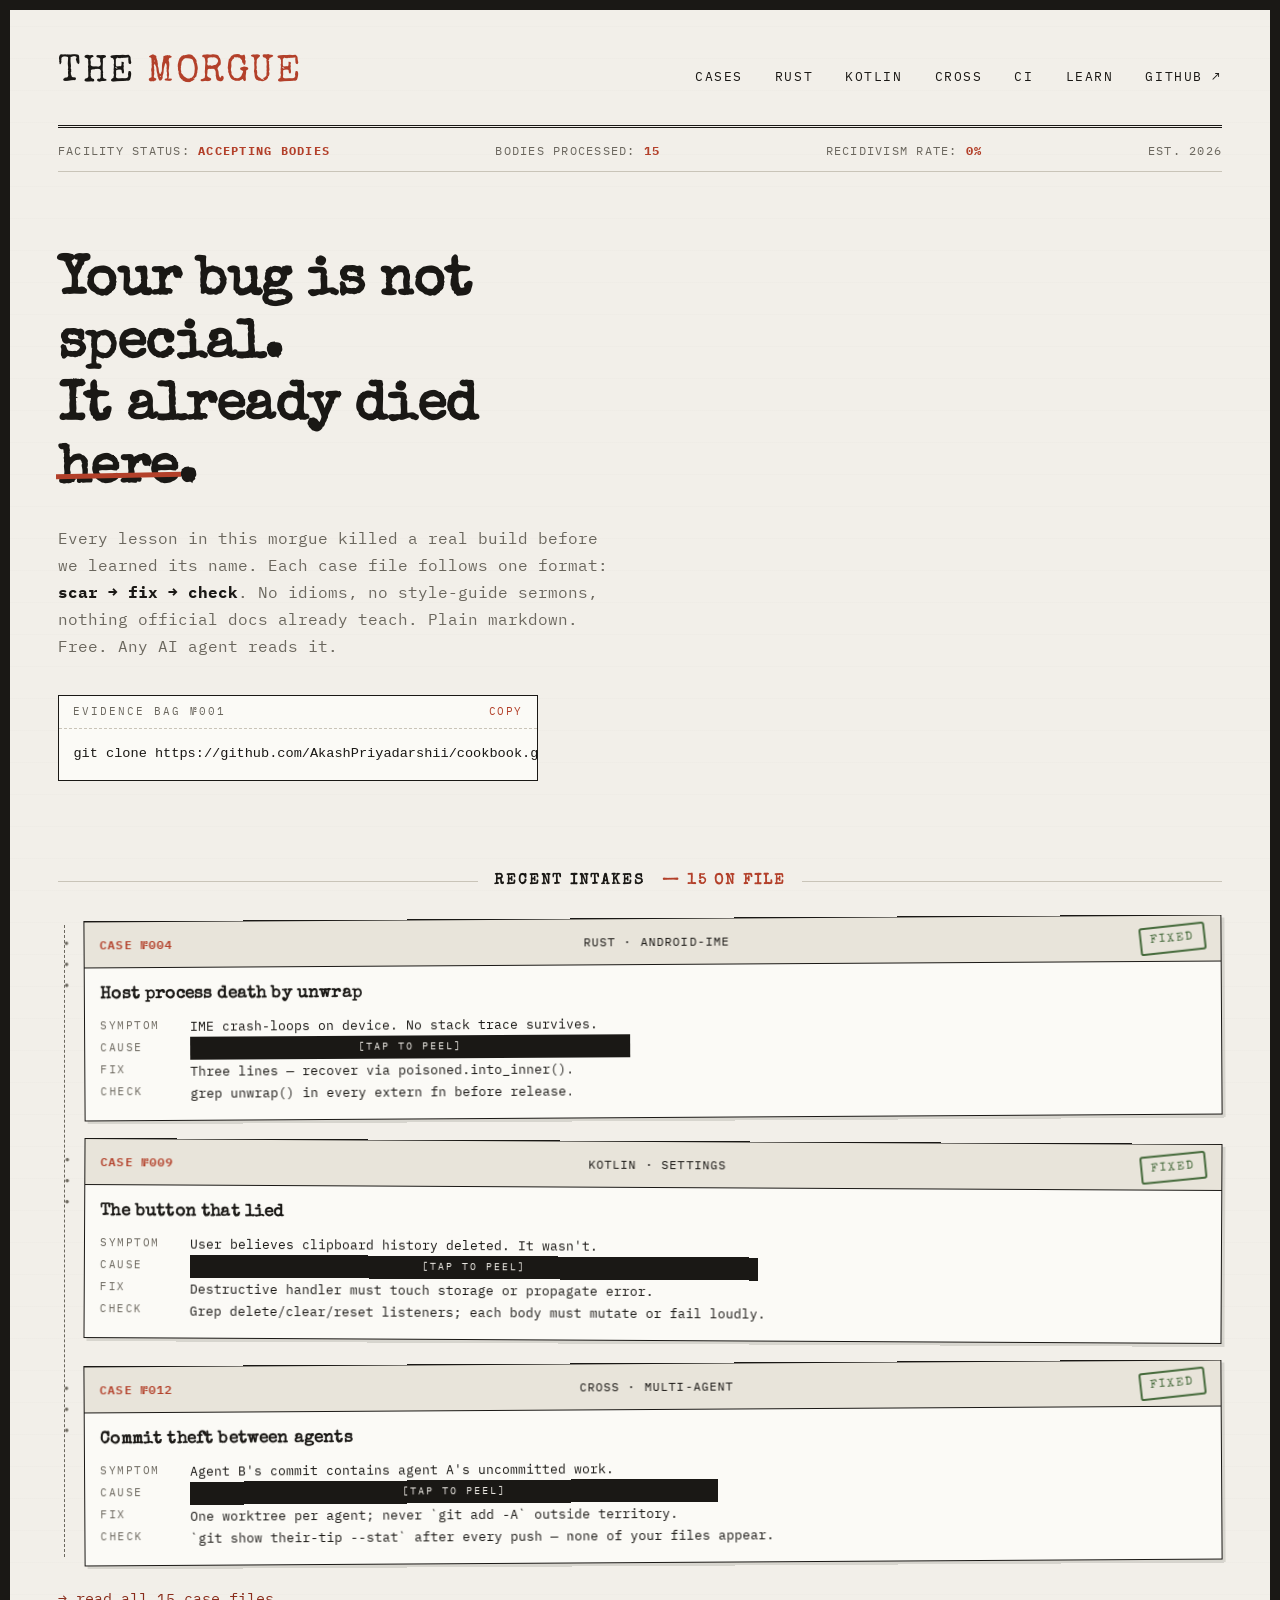
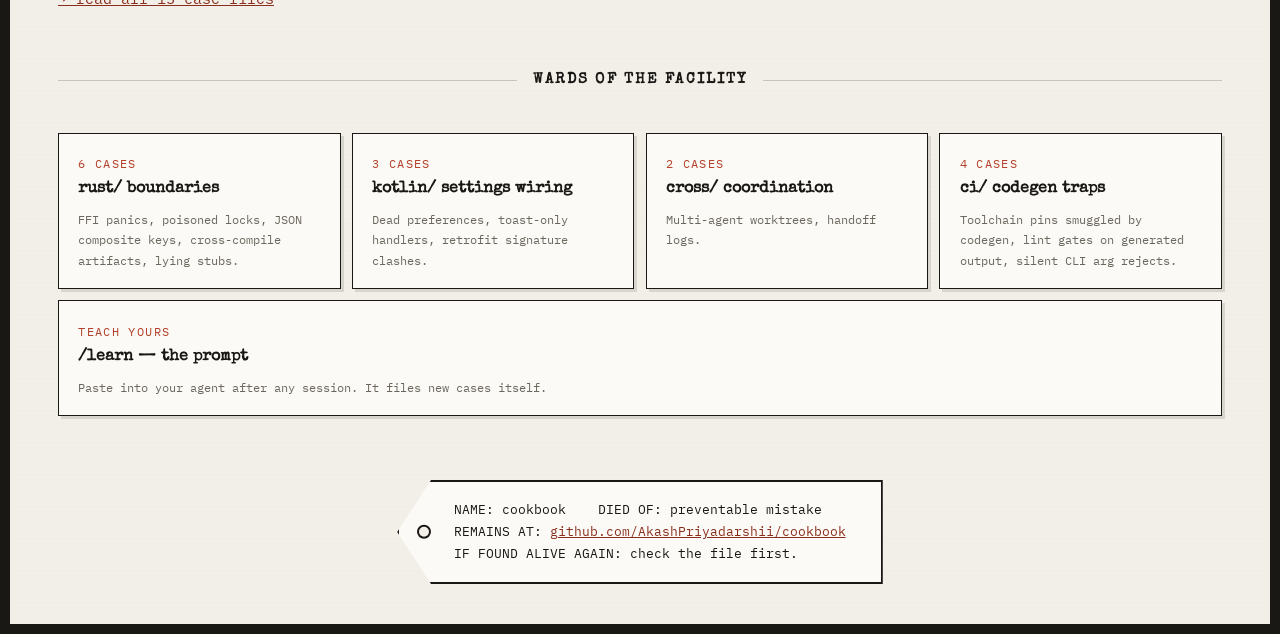
==== site/index.html @ 94a36439 "feat: the morgue — forensic case-file site for GitHub Pages (SEO meta, sitemap, Pages workflow)" ====
<!doctype html>
<html lang="en">
<head>
<meta charset="utf-8">
<meta name="viewport" content="width=device-width, initial-scale=1">
<title>cookbook — the morgue for dead bugs</title>
<meta name="description" content="Battle-tested coding lessons from real AI-agent sessions. Rust FFI/JNI crashes, Android silent-failure UI, multi-agent git, CI codegen traps. Every lesson has a scar, a fix, and a check. For Claude Code, Cursor, Copilot, any AI coding agent.">
<meta name="keywords" content="rust ffi jni panic, android settings wiring, multi-agent git, ci codegen traps, c2rust, AI agent skills, claude code skills, cursor rules, coding lessons, debugging lessons, silent failure, concurrency footguns">
<link rel="canonical" href="https://akashpriyadarshii.github.io/cookbook/">
<meta property="og:title" content="cookbook — the morgue for dead bugs">
<meta property="og:description" content="15 production scars. Each one broke something real. Scar → fix → check. Free, plain markdown, any AI agent.">
<meta property="og:type" content="website">
<meta property="og:url" content="https://akashpriyadarshii.github.io/cookbook/">
<link rel="preconnect" href="https://fonts.googleapis.com">
<link rel="preconnect" href="https://fonts.gstatic.com" crossorigin>
<link href="https://fonts.googleapis.com/css2?family=IBM+Plex+Mono:ital,wght@0,400;0,600;1,400&family=Special+Elite&display=swap" rel="stylesheet">
<link rel="stylesheet" href="style.css">
<script type="application/ld+json">
{"@context":"https://schema.org","@type":"SoftwareSourceCode","name":"cookbook","description":"Battle-tested coding lessons from real AI-agent sessions, formatted as scar→fix→check skill files for AI coding agents.","codeRepository":"https://github.com/AkashPriyadarshii/cookbook","license":"https://opensource.org/licenses/MIT","programmingLanguage":["Rust","Kotlin"],"keywords":"AI agent skills, rust FFI, JNI, android, git coordination"}
</script>
</head>
<body>

<header class="masthead">
  <div class="wordmark"><a href="index.html">the <span class="red">morgue</span></a></div>
  <nav>
    <a href="#cases">cases</a>
    <a href="rust.html">rust</a>
    <a href="kotlin.html">kotlin</a>
    <a href="cross.html">cross</a>
    <a href="ci.html">ci</a>
    <a href="learn.html">learn</a>
    <a href="https://github.com/AkashPriyadarshii/cookbook">github ↗</a>
  </nav>
</header>

<div class="ticker">
  <span>facility status: <strong>accepting bodies</strong></span>
  <span>bodies processed: <strong id="bodycount">15</strong></span>
  <span>recidivism rate: <strong>0%</strong></span>
  <span>est. 2026</span>
</div>

<main>
<section class="hero">
  <h1>Your bug is not special.<br>It already died <span class="strike">here</span>.</h1>
  <p class="lede">Every lesson in this morgue killed a real build before we
  learned its name. Each case file follows one format:
  <strong>scar → fix → check</strong>. No idioms, no style-guide sermons,
  nothing official docs already teach. Plain markdown. Free. Any AI agent reads it.</p>

  <div class="evidence">
    <header><span>evidence bag №001</span><button class="copy" data-copy="git clone https://github.com/AkashPriyadarshii/cookbook.git">copy</button></header>
    <pre>git clone https://github.com/AkashPriyadarshii/cookbook.git</pre>
  </div>
</section>

<h2 class="section-rule" id="cases">recent intakes <span class="count">— 15 on file</span></h2>

<div class="feed">

<article class="case">
  <header><span class="no">CASE №004</span><span>rust · android-ime</span><span class="stamp fixed">fixed</span></header>
  <h3>Host process death by unwrap</h3>
  <dl>
    <dt>Symptom</dt><dd>IME crash-loops on device. No stack trace survives.</dd>
    <dt>Cause</dt><dd><span class="redact" tabindex="0">panic="abort" + .unwrap() on poisoned lock in JNI path</span></dd>
    <dt>Fix</dt><dd>Three lines — recover via poisoned.into_inner().</dd>
    <dt>Check</dt><dd>grep unwrap() in every extern fn before release.</dd>
  </dl>
</article>

<article class="case">
  <header><span class="no">CASE №009</span><span>kotlin · settings</span><span class="stamp fixed">fixed</span></header>
  <h3>The button that lied</h3>
  <dl>
    <dt>Symptom</dt><dd>User believes clipboard history deleted. It wasn't.</dd>
    <dt>Cause</dt><dd><span class="redact" tabindex="0">click listener ends at Toast.makeText() — success toast, zero mutation</span></dd>
    <dt>Fix</dt><dd>Destructive handler must touch storage or propagate error.</dd>
    <dt>Check</dt><dd>Grep delete/clear/reset listeners; each body must mutate or fail loudly.</dd>
  </dl>
</article>

<article class="case">
  <header><span class="no">CASE №012</span><span>cross · multi-agent</span><span class="stamp fixed">fixed</span></header>
  <h3>Commit theft between agents</h3>
  <dl>
    <dt>Symptom</dt><dd>Agent B's commit contains agent A's uncommitted work.</dd>
    <dt>Cause</dt><dd><span class="redact" tabindex="0">git checkout in a shared dir while another agent edits mid-flight</span></dd>
    <dt>Fix</dt><dd>One worktree per agent; never `git add -A` outside territory.</dd>
    <dt>Check</dt><dd>`git show their-tip --stat` after every push — none of your files appear.</dd>
  </dl>
</article>

</div>

<p style="margin-top:1.5rem"><a href="rust.html" style="color:var(--blood-deep)">→ read all 15 case files</a></p>

<h2 class="section-rule">wards of the facility</h2>
<div class="topics">
  <a class="topic-card" href="rust.html"><span class="n">6 cases</span><h3>rust/ boundaries</h3><p>FFI panics, poisoned locks, JSON composite keys, cross-compile artifacts, lying stubs.</p></a>
  <a class="topic-card" href="kotlin.html"><span class="n">3 cases</span><h3>kotlin/ settings wiring</h3><p>Dead preferences, toast-only handlers, retrofit signature clashes.</p></a>
  <a class="topic-card" href="cross.html"><span class="n">2 cases</span><h3>cross/ coordination</h3><p>Multi-agent worktrees, handoff logs.</p></a>
  <a class="topic-card" href="ci.html"><span class="n">4 cases</span><h3>ci/ codegen traps</h3><p>Toolchain pins smuggled by codegen, lint gates on generated output, silent CLI arg rejects.</p></a>
  <a class="topic-card" href="learn.html"><span class="n">teach yours</span><h3>/learn — the prompt</h3><p>Paste into your agent after any session. It files new cases itself.</p></a>
</div>

</main>

<footer class="toetag">
  <div class="tag">
    NAME: cookbook &nbsp;&nbsp; DIED OF: preventable mistake<br>
    REMAINS AT: <a href="https://github.com/AkashPriyadarshii/cookbook">github.com/AkashPriyadarshii/cookbook</a><br>
    IF FOUND ALIVE AGAIN: check the file first.
  </div>
</footer>

<script>
document.querySelectorAll('.copy').forEach(function(b){
  b.addEventListener('click',function(){
    var t=b.getAttribute('data-copy');
    (navigator.clipboard?navigator.clipboard.writeText(t):Promise.reject()).then(
      function(){b.textContent='copied';setTimeout(function(){b.textContent='copy';},1500);});
  });
});
document.querySelectorAll('.redact').forEach(function(r){
  r.addEventListener('click',function(){r.classList.toggle('open');});
});
</script>
</body>
</html>
---- site/style.css ----
/* THE MORGUE — cookbook.dev design system
   Paper forensic-file aesthetic. Light canvas in a dark-mode world. */

:root {
  --paper: #f2efe9;
  --paper-dark: #e8e4da;
  --ink: #1a1815;
  --ink-faint: #6b675e;
  --blood: #b3402a;
  --blood-deep: #8a2d1c;
  --stamp-green: #3d6b35;
  --frame: #1a1815;
  --hairline: #c9c4b8;
}

* { margin: 0; padding: 0; box-sizing: border-box; }

html { scroll-behavior: smooth; }

body {
  background: var(--paper);
  background-image: repeating-linear-gradient(
    0deg, transparent, transparent 31px, rgba(26,24,21,0.025) 32px);
  color: var(--ink);
  font-family: "IBM Plex Mono", "Courier New", monospace;
  font-size: 15px;
  line-height: 1.65;
  border: 10px solid var(--frame);
  min-height: 100vh;
  padding: 0 clamp(1rem, 4vw, 3rem);
}

/* ---------- masthead ---------- */
.masthead {
  display: flex;
  justify-content: space-between;
  align-items: baseline;
  flex-wrap: wrap;
  gap: .5rem;
  padding: 2rem 0 1.25rem;
  border-bottom: 3px double var(--ink);
}
.wordmark {
  font-family: "Special Elite", "Courier New", monospace;
  font-size: clamp(1.6rem, 4vw, 2.4rem);
  letter-spacing: .04em;
  text-transform: uppercase;
}
.wordmark a { color: var(--ink); text-decoration: none; }
.wordmark .red { color: var(--blood); }
nav { font-size: .82rem; text-transform: uppercase; letter-spacing: .12em; }
nav a {
  color: var(--ink); text-decoration: none;
  margin-left: 1.4rem; border-bottom: 1px solid transparent;
}
nav a:hover { border-bottom-color: var(--blood); color: var(--blood-deep); }

/* ---------- ticker ---------- */
.ticker {
  display: flex; justify-content: space-between; flex-wrap: wrap; gap: .75rem 2rem;
  padding: .7rem 0;
  border-bottom: 1px solid var(--hairline);
  font-size: .78rem; text-transform: uppercase; letter-spacing: .1em;
  color: var(--ink-faint);
}
.ticker strong { color: var(--blood); }

/* ---------- hero ---------- */
.hero { padding: clamp(2.5rem, 7vw, 5rem) 0 2rem; max-width: 62ch; }
.hero h1 {
  font-family: "Special Elite", "Courier New", monospace;
  font-size: clamp(1.9rem, 5.5vw, 3.4rem);
  line-height: 1.15; letter-spacing: -.01em;
}
.hero h1 .strike {
  position: relative; white-space: nowrap;
}
.hero h1 .strike::after {
  content: ""; position: absolute; left: -2%; right: -2%; top: 54%;
  height: .09em; background: var(--blood); transform: rotate(-1.2deg);
}
.hero p.lede { margin-top: 1.4rem; font-size: 1.02rem; color: var(--ink-faint); max-width: 56ch; }
.hero p.lede strong { color: var(--ink); }

/* evidence-bag install block */
.evidence {
  margin: 2.2rem 0 0;
  border: 1px solid var(--ink);
  background: #fbfaf6;
  max-width: 480px;
}
.evidence header {
  font-size: .68rem; letter-spacing: .18em; text-transform: uppercase;
  padding: .45rem .9rem; border-bottom: 1px dashed var(--hairline);
  color: var(--ink-faint); display:flex; justify-content:space-between;
}
.evidence pre {
  padding: .9rem; overflow-x: auto; font-size: .85rem; white-space: pre;
}
.evidence .copy {
  cursor: pointer; user-select: none; border: none; background: none;
  font: inherit; font-size:.68rem; letter-spacing:.14em; text-transform:uppercase;
  color: var(--blood);
}
.evidence .copy:hover { text-decoration: underline; }

/* ---------- section rules ---------- */
.section-rule {
  display:flex; align-items:center; gap:1rem;
  margin: 3.5rem 0 1.5rem;
  font-family:"Special Elite",monospace; text-transform:uppercase;
  letter-spacing:.14em; font-size: .95rem;
}
.section-rule::before, .section-rule::after {
  content:""; flex:1; height:1px; background:var(--hairline);
}
.section-rule .count { color: var(--blood); }

/* ---------- scar feed (Verge-style rail) ---------- */
.feed { position: relative; padding-left: 1.6rem; }
.feed::before {
  content:""; position:absolute; left:.35rem; top:.4rem; bottom:.4rem;
  border-left: 1px dashed var(--ink-faint);
}
.case {
  position: relative;
  margin-bottom: 1.4rem;
  border: 1px solid var(--ink);
  background: #fbfaf6;
  box-shadow: 3px 3px 0 rgba(26,24,21,.12);
}
.case:nth-child(odd)  { transform: rotate(-.35deg); }
.case:nth-child(even) { transform: rotate(.3deg); }
.case:hover { transform: rotate(0deg); box-shadow: 4px 4px 0 rgba(179,64,42,.25); }
.case::before { /* punch holes */
  content:"● ● ●"; position:absolute; left:-1.55rem; top:1rem;
  font-size:.5rem; letter-spacing:.45em; color:var(--ink-faint);
  writing-mode: vertical-rl;
}
.case header {
  display:flex; justify-content:space-between; align-items:center; gap:.8rem;
  padding: .55rem .95rem; border-bottom: 1px solid var(--ink);
  background: var(--paper-dark);
  font-size: .72rem; text-transform: uppercase; letter-spacing: .1em;
}
.case header .no { color: var(--blood); font-weight:600;}
.case h3 {
  font-family:"Special Elite",monospace; font-size:1.05rem;
  padding: .8rem .95rem 0; letter-spacing:.01em;
}
.case dl { padding: .4rem .95rem 1rem; font-size:.84rem; }
.case dt {
  float:left; width:5.2rem; clear:left; padding-top:.15em;
  color: var(--ink-faint); text-transform:uppercase; font-size:.68rem;
  letter-spacing:.14em;
}
.case dd { margin-left: 5.6rem; }
/* redaction */
.redact {
  position:relative; display:inline-block; cursor:pointer; color:transparent;
  background: var(--ink); padding: 0 .3em; user-select:none;
  transition: none;
}
.redact.open, .redact:active {
  background: transparent; color: var(--blood-deep);
}
.redact::after {
  content:"[tap to peel]"; position:absolute; inset:0;
  display:flex; align-items:center; justify-content:center;
  color:var(--paper); font-size:.62rem; letter-spacing:.2em; text-transform:uppercase;
}
.redact.open::after, .redact:active::after { content:none; }

/* stamps */
.stamp {
  display:inline-block; padding:.15rem .55rem;
  border: 2.5px solid currentColor; border-radius:3px;
  font-family:"Special Elite",monospace; text-transform:uppercase;
  letter-spacing:.16em; font-size:.72rem; transform:rotate(-6deg);
  mix-blend-mode:multiply; opacity:.92;
}
.stamp.dead  { color: var(--blood); }
.stamp.fixed { color: var(--stamp-green); }

/* toe-tag footer */
footer.toetag {
  margin: 4rem 0 2.5rem; display:flex; justify-content:center;
}
.tag {
  position:relative; border:2px solid var(--ink); background:#fbfaf6;
  padding: 1.1rem 2.2rem 1.1rem 3.4rem; text-align:left;
  clip-path: polygon(0 50%, 7% 0, 100% 0, 100% 100%, 7% 100%);
  font-size:.8rem; line-height:1.7;
}
.tag::before {
  content:""; position:absolute; left:1.1rem; top:50%;
  width:.65rem;height:.65rem;border:2px solid var(--ink);border-radius:50%;
  transform:translateY(-50%); background:var(--paper);
}
.tag a { color: var(--blood-deep); }

/* topic chips */
.topics { display:flex; flex-wrap:wrap; gap:.7rem; margin-top:2.5rem; }
.topic-card {
  flex:1 1 240px; border:1px solid var(--ink); background:#fbfaf6;
  padding:1.1rem 1.2rem; text-decoration:none; color:var(--ink);
  box-shadow:3px 3px 0 rgba(26,24,21,.12);
}
.topic-card:hover { box-shadow:4px 4px 0 rgba(179,64,42,.3); }
.topic-card h3 { font-family:"Special Elite",monospace; font-size:1rem; }
.topic-card p { font-size:.78rem; color:var(--ink-faint); margin-top:.4rem; }
.topic-card .n { color:var(--blood); font-size:.72rem; letter-spacing:.12em; text-transform:uppercase;}

@media print { .ticker, nav, .copy { display:none; } }
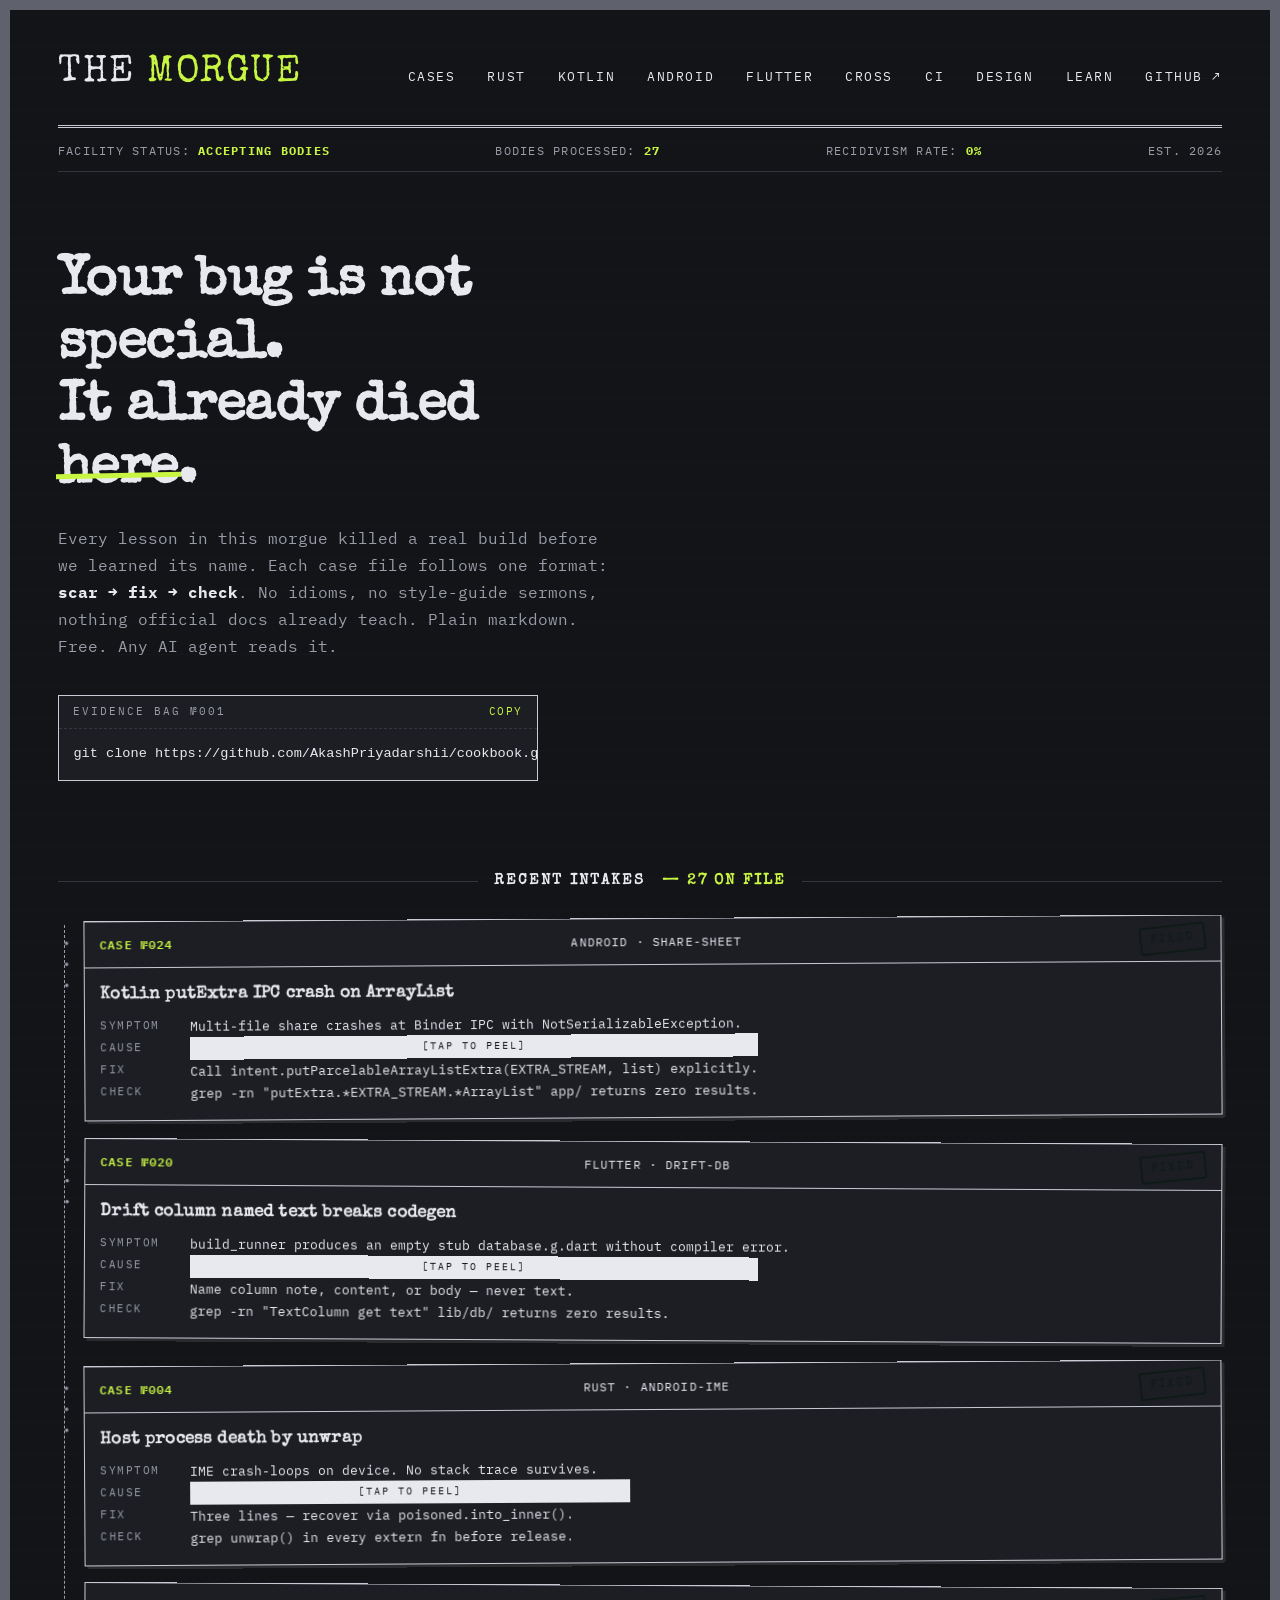
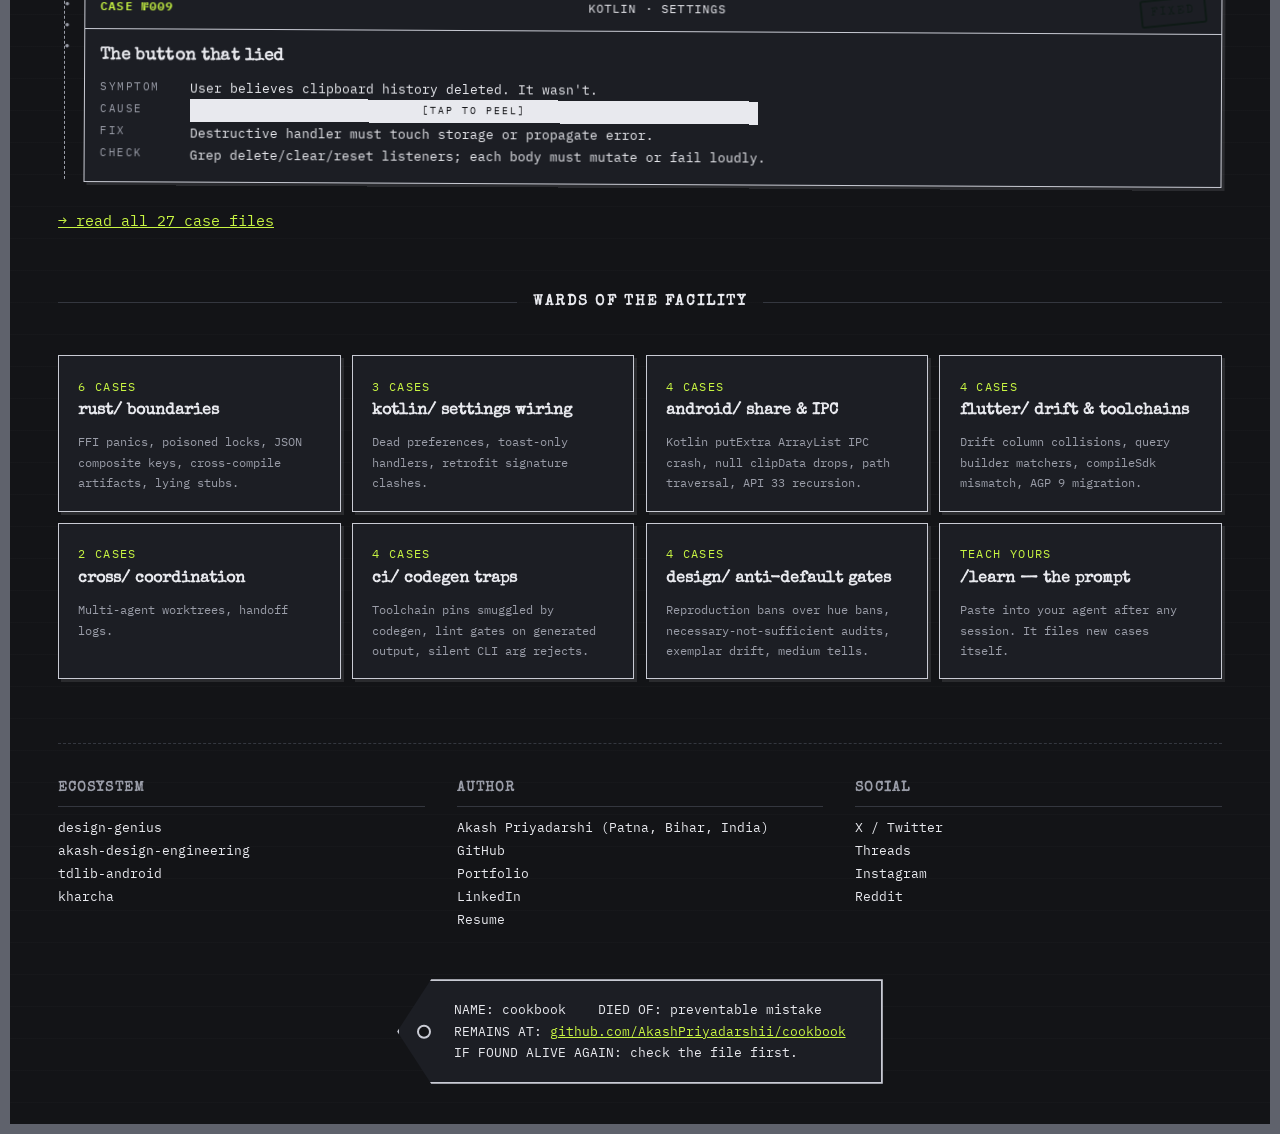
==== commit 188dd080: "feat(site): add android, flutter, design wards, update footer" ====
--- a/site/index.html
+++ b/site/index.html
@@ -27,8 +27,11 @@
     <a href="#cases">cases</a>
     <a href="rust.html">rust</a>
     <a href="kotlin.html">kotlin</a>
+    <a href="android.html">android</a>
+    <a href="flutter.html">flutter</a>
     <a href="cross.html">cross</a>
     <a href="ci.html">ci</a>
+    <a href="design.html">design</a>
     <a href="learn.html">learn</a>
     <a href="https://github.com/AkashPriyadarshii/cookbook">github ↗</a>
   </nav>
@@ -36,7 +39,7 @@
 
 <div class="ticker">
   <span>facility status: <strong>accepting bodies</strong></span>
-  <span>bodies processed: <strong id="bodycount">15</strong></span>
+  <span>bodies processed: <strong id="bodycount">27</strong></span>
   <span>recidivism rate: <strong>0%</strong></span>
   <span>est. 2026</span>
 </div>
@@ -55,9 +58,31 @@
   </div>
 </section>
 
-<h2 class="section-rule" id="cases">recent intakes <span class="count">— 15 on file</span></h2>
+<h2 class="section-rule" id="cases">recent intakes <span class="count">— 27 on file</span></h2>
 
 <div class="feed">
+
+<article class="case">
+  <header><span class="no">CASE №024</span><span>android · share-sheet</span><span class="stamp fixed">fixed</span></header>
+  <h3>Kotlin putExtra IPC crash on ArrayList</h3>
+  <dl>
+    <dt>Symptom</dt><dd>Multi-file share crashes at Binder IPC with NotSerializableException.</dd>
+    <dt>Cause</dt><dd><span class="redact" tabindex="0">intent.putExtra() resolves to Serializable overload for ArrayList&lt;Uri&gt;</span></dd>
+    <dt>Fix</dt><dd>Call intent.putParcelableArrayListExtra(EXTRA_STREAM, list) explicitly.</dd>
+    <dt>Check</dt><dd>grep -rn "putExtra.*EXTRA_STREAM.*ArrayList" app/ returns zero results.</dd>
+  </dl>
+</article>
+
+<article class="case">
+  <header><span class="no">CASE №020</span><span>flutter · drift-db</span><span class="stamp fixed">fixed</span></header>
+  <h3>Drift column named text breaks codegen</h3>
+  <dl>
+    <dt>Symptom</dt><dd>build_runner produces an empty stub database.g.dart without compiler error.</dd>
+    <dt>Cause</dt><dd><span class="redact" tabindex="0">TextColumn get text =&gt; text()() collides with Table.text() DSL builder</span></dd>
+    <dt>Fix</dt><dd>Name column note, content, or body — never text.</dd>
+    <dt>Check</dt><dd>grep -rn "TextColumn get text" lib/db/ returns zero results.</dd>
+  </dl>
+</article>
 
 <article class="case">
   <header><span class="no">CASE №004</span><span>rust · android-ime</span><span class="stamp fixed">fixed</span></header>
@@ -81,29 +106,52 @@
   </dl>
 </article>
 
-<article class="case">
-  <header><span class="no">CASE №012</span><span>cross · multi-agent</span><span class="stamp fixed">fixed</span></header>
-  <h3>Commit theft between agents</h3>
-  <dl>
-    <dt>Symptom</dt><dd>Agent B's commit contains agent A's uncommitted work.</dd>
-    <dt>Cause</dt><dd><span class="redact" tabindex="0">git checkout in a shared dir while another agent edits mid-flight</span></dd>
-    <dt>Fix</dt><dd>One worktree per agent; never `git add -A` outside territory.</dd>
-    <dt>Check</dt><dd>`git show their-tip --stat` after every push — none of your files appear.</dd>
-  </dl>
-</article>
-
 </div>
 
-<p style="margin-top:1.5rem"><a href="rust.html" style="color:var(--blood-deep)">→ read all 15 case files</a></p>
+<p style="margin-top:1.5rem"><a href="rust.html" style="color:var(--blood)">→ read all 27 case files</a></p>
 
 <h2 class="section-rule">wards of the facility</h2>
 <div class="topics">
   <a class="topic-card" href="rust.html"><span class="n">6 cases</span><h3>rust/ boundaries</h3><p>FFI panics, poisoned locks, JSON composite keys, cross-compile artifacts, lying stubs.</p></a>
   <a class="topic-card" href="kotlin.html"><span class="n">3 cases</span><h3>kotlin/ settings wiring</h3><p>Dead preferences, toast-only handlers, retrofit signature clashes.</p></a>
+  <a class="topic-card" href="android.html"><span class="n">4 cases</span><h3>android/ share &amp; IPC</h3><p>Kotlin putExtra ArrayList IPC crash, null clipData drops, path traversal, API 33 recursion.</p></a>
+  <a class="topic-card" href="flutter.html"><span class="n">4 cases</span><h3>flutter/ drift &amp; toolchains</h3><p>Drift column collisions, query builder matchers, compileSdk mismatch, AGP 9 migration.</p></a>
   <a class="topic-card" href="cross.html"><span class="n">2 cases</span><h3>cross/ coordination</h3><p>Multi-agent worktrees, handoff logs.</p></a>
   <a class="topic-card" href="ci.html"><span class="n">4 cases</span><h3>ci/ codegen traps</h3><p>Toolchain pins smuggled by codegen, lint gates on generated output, silent CLI arg rejects.</p></a>
+  <a class="topic-card" href="design.html"><span class="n">4 cases</span><h3>design/ anti-default gates</h3><p>Reproduction bans over hue bans, necessary-not-sufficient audits, exemplar drift, medium tells.</p></a>
   <a class="topic-card" href="learn.html"><span class="n">teach yours</span><h3>/learn — the prompt</h3><p>Paste into your agent after any session. It files new cases itself.</p></a>
 </div>
+
+<section class="forensic-footer">
+  <div>
+    <h4>Ecosystem</h4>
+    <ul>
+      <li><a href="https://github.com/AkashPriyadarshii/design-genius">design-genius</a></li>
+      <li><a href="https://github.com/AkashPriyadarshii/akash-design-engineering">akash-design-engineering</a></li>
+      <li><a href="https://github.com/AkashPriyadarshii/tdlib-android">tdlib-android</a></li>
+      <li><a href="https://github.com/AkashPriyadarshii/kharcha">kharcha</a></li>
+    </ul>
+  </div>
+  <div>
+    <h4>Author</h4>
+    <ul>
+      <li>Akash Priyadarshi (Patna, Bihar, India)</li>
+      <li><a href="https://github.com/AkashPriyadarshii">GitHub</a></li>
+      <li><a href="https://akashpriyadarshi.vercel.app">Portfolio</a></li>
+      <li><a href="https://linkedin.com/in/akash-priyadarshi-1aa51b37a">LinkedIn</a></li>
+      <li><a href="https://akashpriyadarshii.github.io/Resume/">Resume</a></li>
+    </ul>
+  </div>
+  <div>
+    <h4>Social</h4>
+    <ul>
+      <li><a href="https://x.com/Akash__ydv001">X / Twitter</a></li>
+      <li><a href="https://www.threads.com/@free_dev2026">Threads</a></li>
+      <li><a href="https://www.instagram.com/akash.priyadarshii/">Instagram</a></li>
+      <li><a href="https://reddit.com/user/DragonfruitWeak2801">Reddit</a></li>
+    </ul>
+  </div>
+</section>
 
 </main>
 
--- a/site/style.css
+++ b/site/style.css
@@ -1,16 +1,28 @@
-/* THE MORGUE — cookbook.dev design system
-   Paper forensic-file aesthetic. Light canvas in a dark-mode world. */
+/* THE MORGUE — cold evidence-lab redesign
+   Fused: Sentinel incident command (Sentry) + Carbon case-file (IBM).
+   Luminol accent = the forensic lot that reveals dead bugs under UV.
+   Keeps the typewriter (Special Elite) — the forensic soul. */
 
 :root {
-  --paper: #f2efe9;
-  --paper-dark: #e8e4da;
-  --ink: #1a1815;
-  --ink-faint: #6b675e;
-  --blood: #b3402a;
-  --blood-deep: #8a2d1c;
-  --stamp-green: #3d6b35;
-  --frame: #1a1815;
-  --hairline: #c9c4b8;
+  /* Backgrounds — cold night vault, not warm cream */
+  --paper: #131417;        /* vault wall   (was warm-cream #f2efe9) */
+  --paper-dark: #1c1e24;   /* case file    (was #e8e4da) */
+  --ink: #e8e9ee;          /* cold paper-white (was espresso #1a1815) */
+  --ink-faint: #9a9da8;    /* secondary    (was #6b675e) */
+  --ink-dim: #5f626c;      /* tertiary label */
+  /* Luminol accent — reuses the old --blood NAME so all pages keep working,
+     but now points at the forensic reagent, not blood:
+     sido canonical accent, one chromatic moment. */
+  --blood: #c8f542;        /* LUMINOL lime  oklch(0.86 0.22 116) */
+  --blood-deep: #9fc927;   /* hover/pressed */
+  --stamp-green: #6cd18b;  /* case closed (was warm green) */
+  --error: #ff5c5c;        /* the revealed stain — red reserved for .redact only */
+  --frame: #c9cbd4;        /* strong rule (was ink) */
+  --hairline: #34373f;     /* default hairline (was warm #c9c4b8) */
+  --surface: #1c1e24;
+  --surface-hover: #272a33;
+  --substrate-rule: repeating-linear-gradient(
+    0deg, transparent, transparent 31px, rgba(201,203,212,0.04) 32px);
 }
 
 * { margin: 0; padding: 0; box-sizing: border-box; }
@@ -19,13 +31,12 @@
 
 body {
   background: var(--paper);
-  background-image: repeating-linear-gradient(
-    0deg, transparent, transparent 31px, rgba(26,24,21,0.025) 32px);
+  background-image: var(--substrate-rule); /* ruled evidence paper, not flat */
   color: var(--ink);
   font-family: "IBM Plex Mono", "Courier New", monospace;
   font-size: 15px;
   line-height: 1.65;
-  border: 10px solid var(--frame);
+  border: 10px solid var(--ink-dim);
   min-height: 100vh;
   padding: 0 clamp(1rem, 4vw, 3rem);
 }
@@ -38,7 +49,7 @@
   flex-wrap: wrap;
   gap: .5rem;
   padding: 2rem 0 1.25rem;
-  border-bottom: 3px double var(--ink);
+  border-bottom: 3px double var(--frame);
 }
 .wordmark {
   font-family: "Special Elite", "Courier New", monospace;
@@ -53,7 +64,7 @@
   color: var(--ink); text-decoration: none;
   margin-left: 1.4rem; border-bottom: 1px solid transparent;
 }
-nav a:hover { border-bottom-color: var(--blood); color: var(--blood-deep); }
+nav a:hover { border-bottom-color: var(--blood); color: var(--blood); }
 
 /* ---------- ticker ---------- */
 .ticker {
@@ -72,9 +83,7 @@
   font-size: clamp(1.9rem, 5.5vw, 3.4rem);
   line-height: 1.15; letter-spacing: -.01em;
 }
-.hero h1 .strike {
-  position: relative; white-space: nowrap;
-}
+.hero h1 .strike { position: relative; white-space: nowrap; }
 .hero h1 .strike::after {
   content: ""; position: absolute; left: -2%; right: -2%; top: 54%;
   height: .09em; background: var(--blood); transform: rotate(-1.2deg);
@@ -85,8 +94,8 @@
 /* evidence-bag install block */
 .evidence {
   margin: 2.2rem 0 0;
-  border: 1px solid var(--ink);
-  background: #fbfaf6;
+  border: 1px solid var(--frame);
+  background: var(--surface);
   max-width: 480px;
 }
 .evidence header {
@@ -125,13 +134,13 @@
 .case {
   position: relative;
   margin-bottom: 1.4rem;
-  border: 1px solid var(--ink);
-  background: #fbfaf6;
-  box-shadow: 3px 3px 0 rgba(26,24,21,.12);
+  border: 1px solid var(--frame);
+  background: var(--surface);
+  box-shadow: 3px 3px 0 rgba(201,203,212,.12); /* hard offset, no blur (Carbon) */
 }
 .case:nth-child(odd)  { transform: rotate(-.35deg); }
 .case:nth-child(even) { transform: rotate(.3deg); }
-.case:hover { transform: rotate(0deg); box-shadow: 4px 4px 0 rgba(179,64,42,.25); }
+.case:hover { transform: rotate(0deg); box-shadow: 3px 3px 0 var(--blood); }
 .case::before { /* punch holes */
   content:"● ● ●"; position:absolute; left:-1.55rem; top:1rem;
   font-size:.5rem; letter-spacing:.45em; color:var(--ink-faint);
@@ -139,14 +148,14 @@
 }
 .case header {
   display:flex; justify-content:space-between; align-items:center; gap:.8rem;
-  padding: .55rem .95rem; border-bottom: 1px solid var(--ink);
+  padding: .55rem .95rem; border-bottom: 1px solid var(--frame);
   background: var(--paper-dark);
   font-size: .72rem; text-transform: uppercase; letter-spacing: .1em;
 }
 .case header .no { color: var(--blood); font-weight:600;}
 .case h3 {
   font-family:"Special Elite",monospace; font-size:1.05rem;
-  padding: .8rem .95rem 0; letter-spacing:.01em;
+  padding: .8rem .95rem 0; letter-spacing:.01em; color: var(--ink);
 }
 .case dl { padding: .4rem .95rem 1rem; font-size:.84rem; }
 .case dt {
@@ -155,14 +164,14 @@
   letter-spacing:.14em;
 }
 .case dd { margin-left: 5.6rem; }
-/* redaction */
+/* redaction — the Luminol reveal */
 .redact {
   position:relative; display:inline-block; cursor:pointer; color:transparent;
   background: var(--ink); padding: 0 .3em; user-select:none;
   transition: none;
 }
 .redact.open, .redact:active {
-  background: transparent; color: var(--blood-deep);
+  background: transparent; color: var(--error);
 }
 .redact::after {
   content:"[tap to peel]"; position:absolute; inset:0;
@@ -179,36 +188,70 @@
   letter-spacing:.16em; font-size:.72rem; transform:rotate(-6deg);
   mix-blend-mode:multiply; opacity:.92;
 }
-.stamp.dead  { color: var(--blood); }
+.stamp.dead  { color: var(--error); }
 .stamp.fixed { color: var(--stamp-green); }
+
+/* forensic metadata footer */
+.forensic-footer {
+  margin-top: 4rem;
+  padding-top: 2rem;
+  border-top: 1px dashed var(--hairline);
+  display: grid;
+  grid-template-columns: repeat(auto-fit, minmax(200px, 1fr));
+  gap: 2rem;
+  font-size: 0.8rem;
+  line-height: 1.8;
+}
+.forensic-footer h4 {
+  font-family: "Special Elite", monospace;
+  font-size: 0.85rem;
+  text-transform: uppercase;
+  letter-spacing: 0.08em;
+  color: var(--ink-faint);
+  margin-bottom: 0.6rem;
+  border-bottom: 1px solid var(--hairline);
+  padding-bottom: 0.3rem;
+}
+.forensic-footer ul { list-style: none; padding: 0; margin: 0; }
+.forensic-footer a { color: var(--ink); text-decoration: none; }
+.forensic-footer a:hover { color: var(--blood); text-decoration: underline; }
 
 /* toe-tag footer */
 footer.toetag {
-  margin: 4rem 0 2.5rem; display:flex; justify-content:center;
+  margin: 3rem 0 2.5rem; display:flex; justify-content:center;
 }
 .tag {
-  position:relative; border:2px solid var(--ink); background:#fbfaf6;
+  position:relative; border:2px solid var(--frame); background:var(--surface);
   padding: 1.1rem 2.2rem 1.1rem 3.4rem; text-align:left;
   clip-path: polygon(0 50%, 7% 0, 100% 0, 100% 100%, 7% 100%);
   font-size:.8rem; line-height:1.7;
 }
 .tag::before {
   content:""; position:absolute; left:1.1rem; top:50%;
-  width:.65rem;height:.65rem;border:2px solid var(--ink);border-radius:50%;
+  width:.65rem;height:.65rem;border:2px solid var(--frame);border-radius:50%;
   transform:translateY(-50%); background:var(--paper);
 }
-.tag a { color: var(--blood-deep); }
+.tag a { color: var(--blood); }
 
 /* topic chips */
 .topics { display:flex; flex-wrap:wrap; gap:.7rem; margin-top:2.5rem; }
 .topic-card {
-  flex:1 1 240px; border:1px solid var(--ink); background:#fbfaf6;
+  flex:1 1 240px; border:1px solid var(--frame); background:var(--surface);
   padding:1.1rem 1.2rem; text-decoration:none; color:var(--ink);
-  box-shadow:3px 3px 0 rgba(26,24,21,.12);
-}
-.topic-card:hover { box-shadow:4px 4px 0 rgba(179,64,42,.3); }
+  box-shadow:3px 3px 0 rgba(201,203,212,.12); /* flat-square Carbon tile */
+}
+.topic-card:hover { box-shadow:3px 3px 0 var(--blood); }
 .topic-card h3 { font-family:"Special Elite",monospace; font-size:1rem; }
 .topic-card p { font-size:.78rem; color:var(--ink-faint); margin-top:.4rem; }
 .topic-card .n { color:var(--blood); font-size:.72rem; letter-spacing:.12em; text-transform:uppercase;}
 
+/* focus — uniqueness never trades focus away */
+a:focus-visible, button:focus-visible, .redact:focus-visible {
+  outline: 2px solid var(--blood); outline-offset: 2px;
+}
+
+@media (prefers-reduced-motion: reduce) {
+  .case, .case:hover { transform: none; }
+}
+
 @media print { .ticker, nav, .copy { display:none; } }
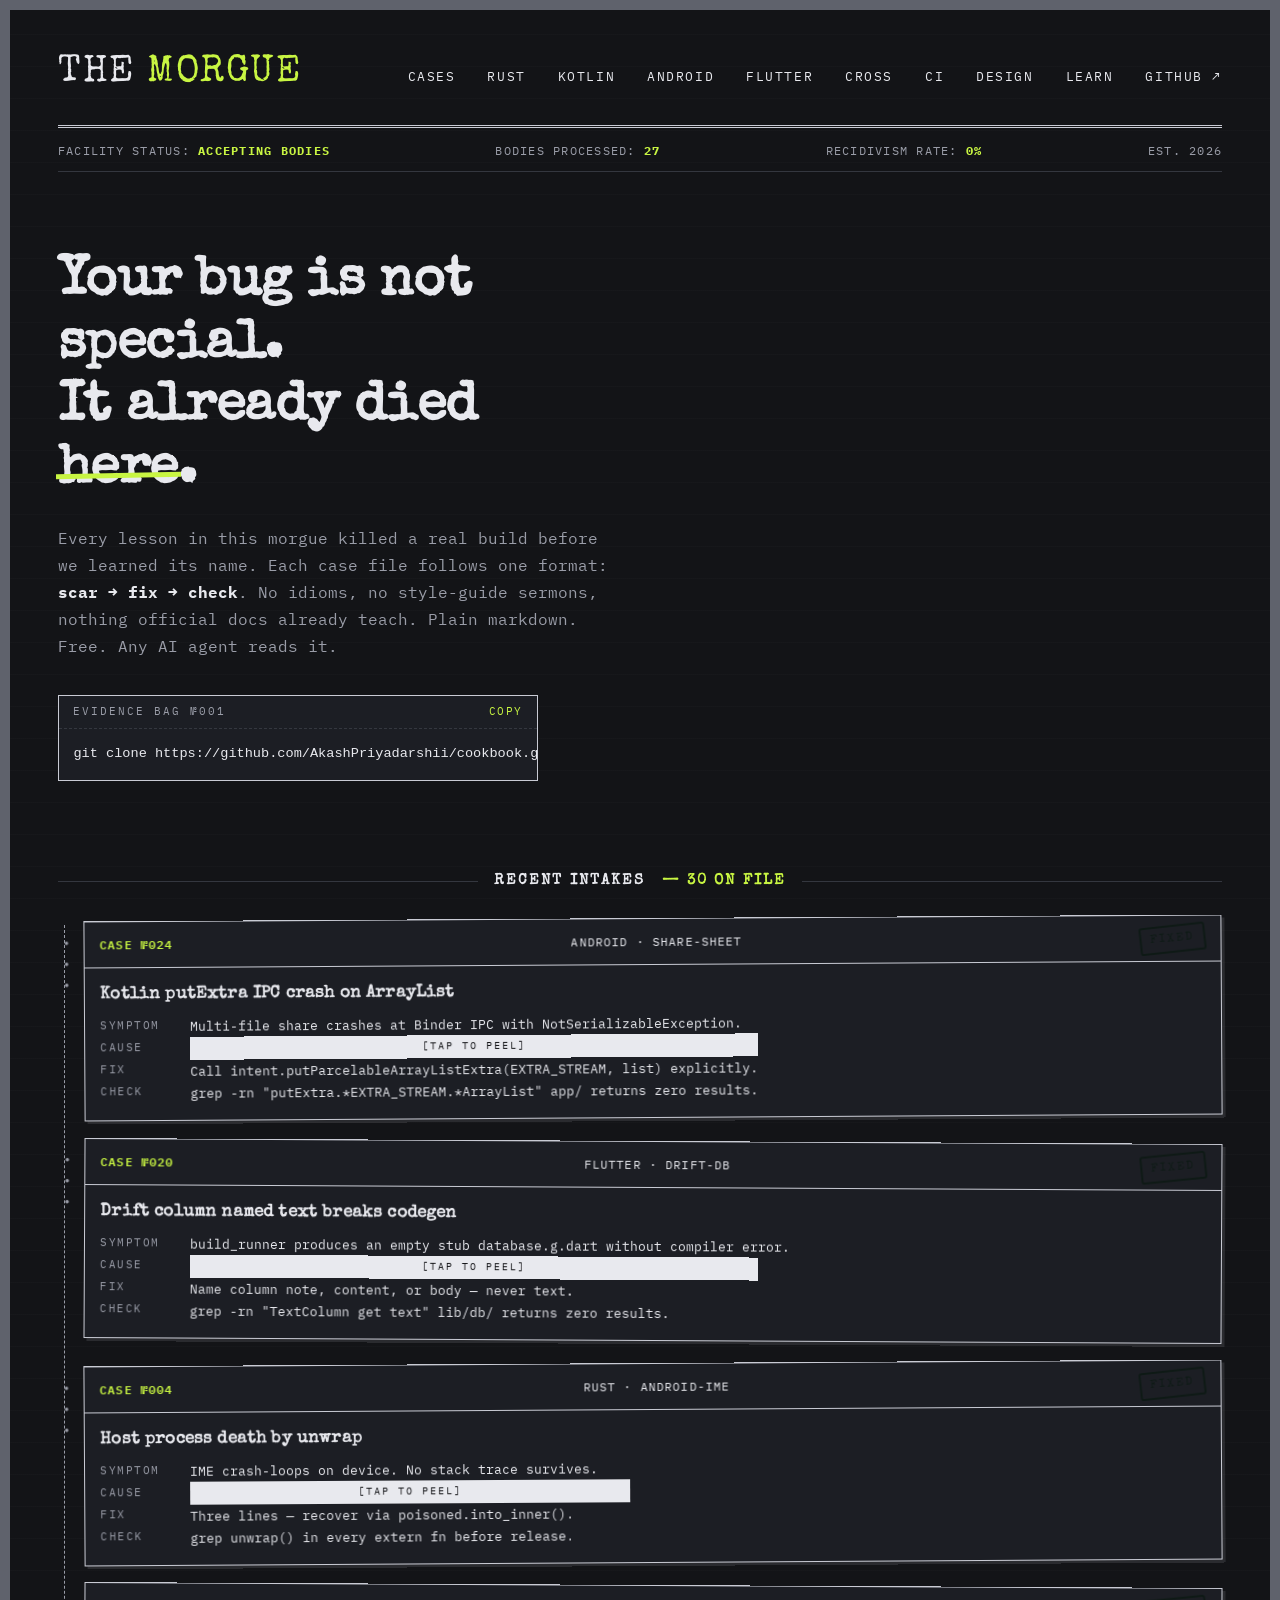
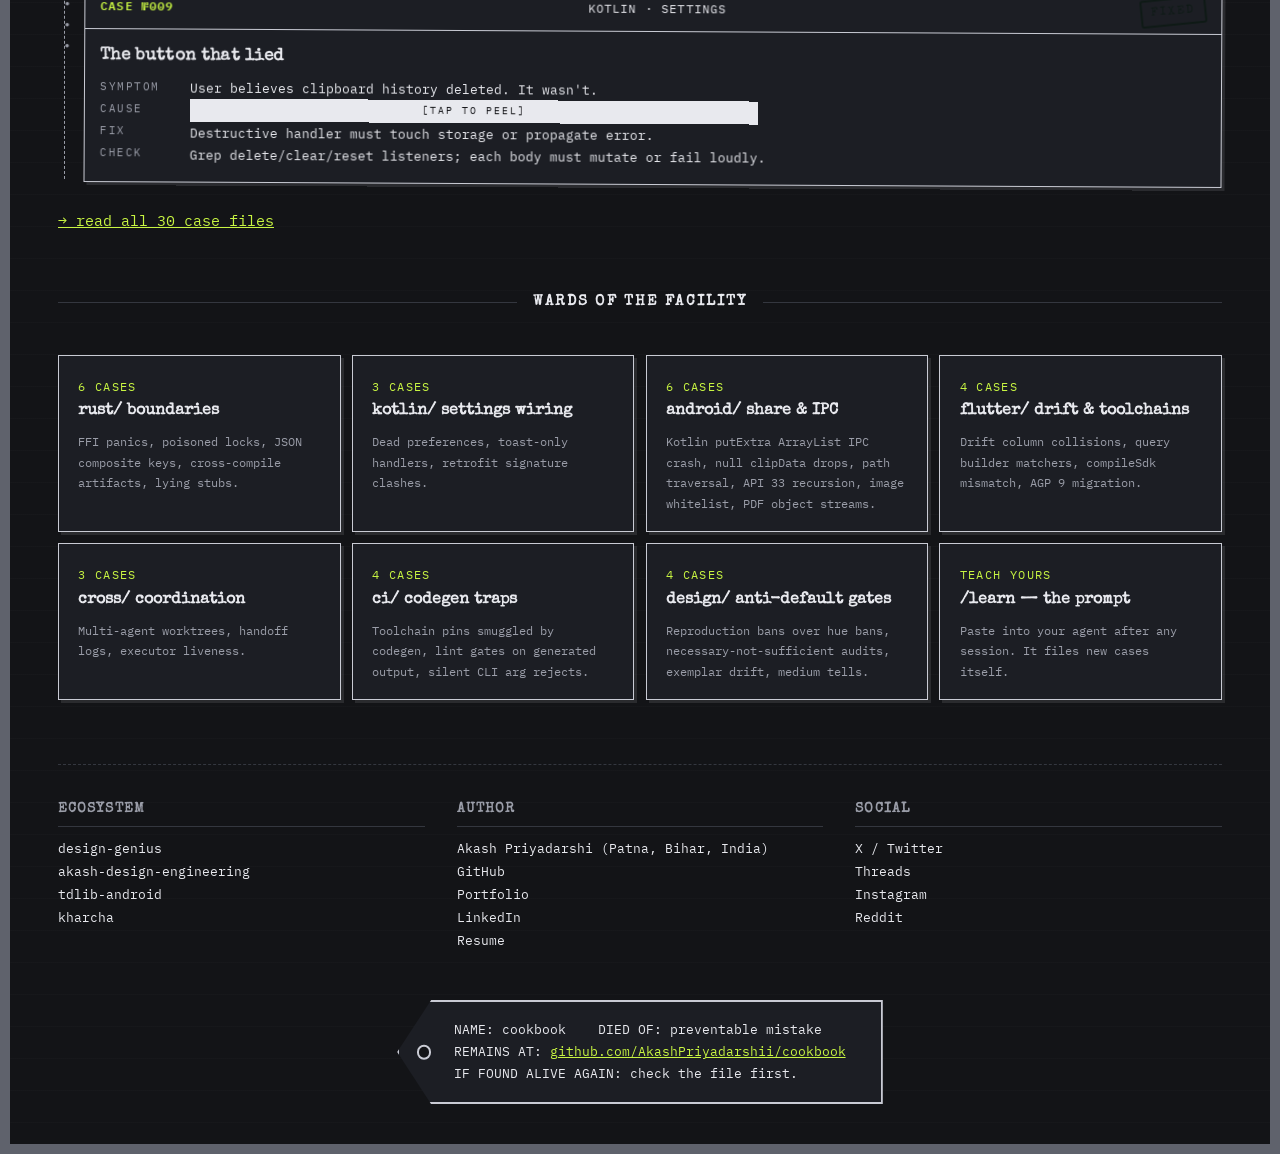
==== commit 30a28609: "learn(android,cross): image whitelist, PDF ObjStm, executor liveness — exifdrop session" ====
--- a/site/index.html
+++ b/site/index.html
@@ -58,7 +58,7 @@
   </div>
 </section>
 
-<h2 class="section-rule" id="cases">recent intakes <span class="count">— 27 on file</span></h2>
+<h2 class="section-rule" id="cases">recent intakes <span class="count">— 30 on file</span></h2>
 
 <div class="feed">
 
@@ -108,15 +108,15 @@
 
 </div>
 
-<p style="margin-top:1.5rem"><a href="rust.html" style="color:var(--blood)">→ read all 27 case files</a></p>
+<p style="margin-top:1.5rem"><a href="rust.html" style="color:var(--blood)">→ read all 30 case files</a></p>
 
 <h2 class="section-rule">wards of the facility</h2>
 <div class="topics">
   <a class="topic-card" href="rust.html"><span class="n">6 cases</span><h3>rust/ boundaries</h3><p>FFI panics, poisoned locks, JSON composite keys, cross-compile artifacts, lying stubs.</p></a>
   <a class="topic-card" href="kotlin.html"><span class="n">3 cases</span><h3>kotlin/ settings wiring</h3><p>Dead preferences, toast-only handlers, retrofit signature clashes.</p></a>
-  <a class="topic-card" href="android.html"><span class="n">4 cases</span><h3>android/ share &amp; IPC</h3><p>Kotlin putExtra ArrayList IPC crash, null clipData drops, path traversal, API 33 recursion.</p></a>
+  <a class="topic-card" href="android.html"><span class="n">6 cases</span><h3>android/ share &amp; IPC</h3><p>Kotlin putExtra ArrayList IPC crash, null clipData drops, path traversal, API 33 recursion, image whitelist, PDF object streams.</p></a>
   <a class="topic-card" href="flutter.html"><span class="n">4 cases</span><h3>flutter/ drift &amp; toolchains</h3><p>Drift column collisions, query builder matchers, compileSdk mismatch, AGP 9 migration.</p></a>
-  <a class="topic-card" href="cross.html"><span class="n">2 cases</span><h3>cross/ coordination</h3><p>Multi-agent worktrees, handoff logs.</p></a>
+  <a class="topic-card" href="cross.html"><span class="n">3 cases</span><h3>cross/ coordination</h3><p>Multi-agent worktrees, handoff logs, executor liveness.</p></a>
   <a class="topic-card" href="ci.html"><span class="n">4 cases</span><h3>ci/ codegen traps</h3><p>Toolchain pins smuggled by codegen, lint gates on generated output, silent CLI arg rejects.</p></a>
   <a class="topic-card" href="design.html"><span class="n">4 cases</span><h3>design/ anti-default gates</h3><p>Reproduction bans over hue bans, necessary-not-sufficient audits, exemplar drift, medium tells.</p></a>
   <a class="topic-card" href="learn.html"><span class="n">teach yours</span><h3>/learn — the prompt</h3><p>Paste into your agent after any session. It files new cases itself.</p></a>
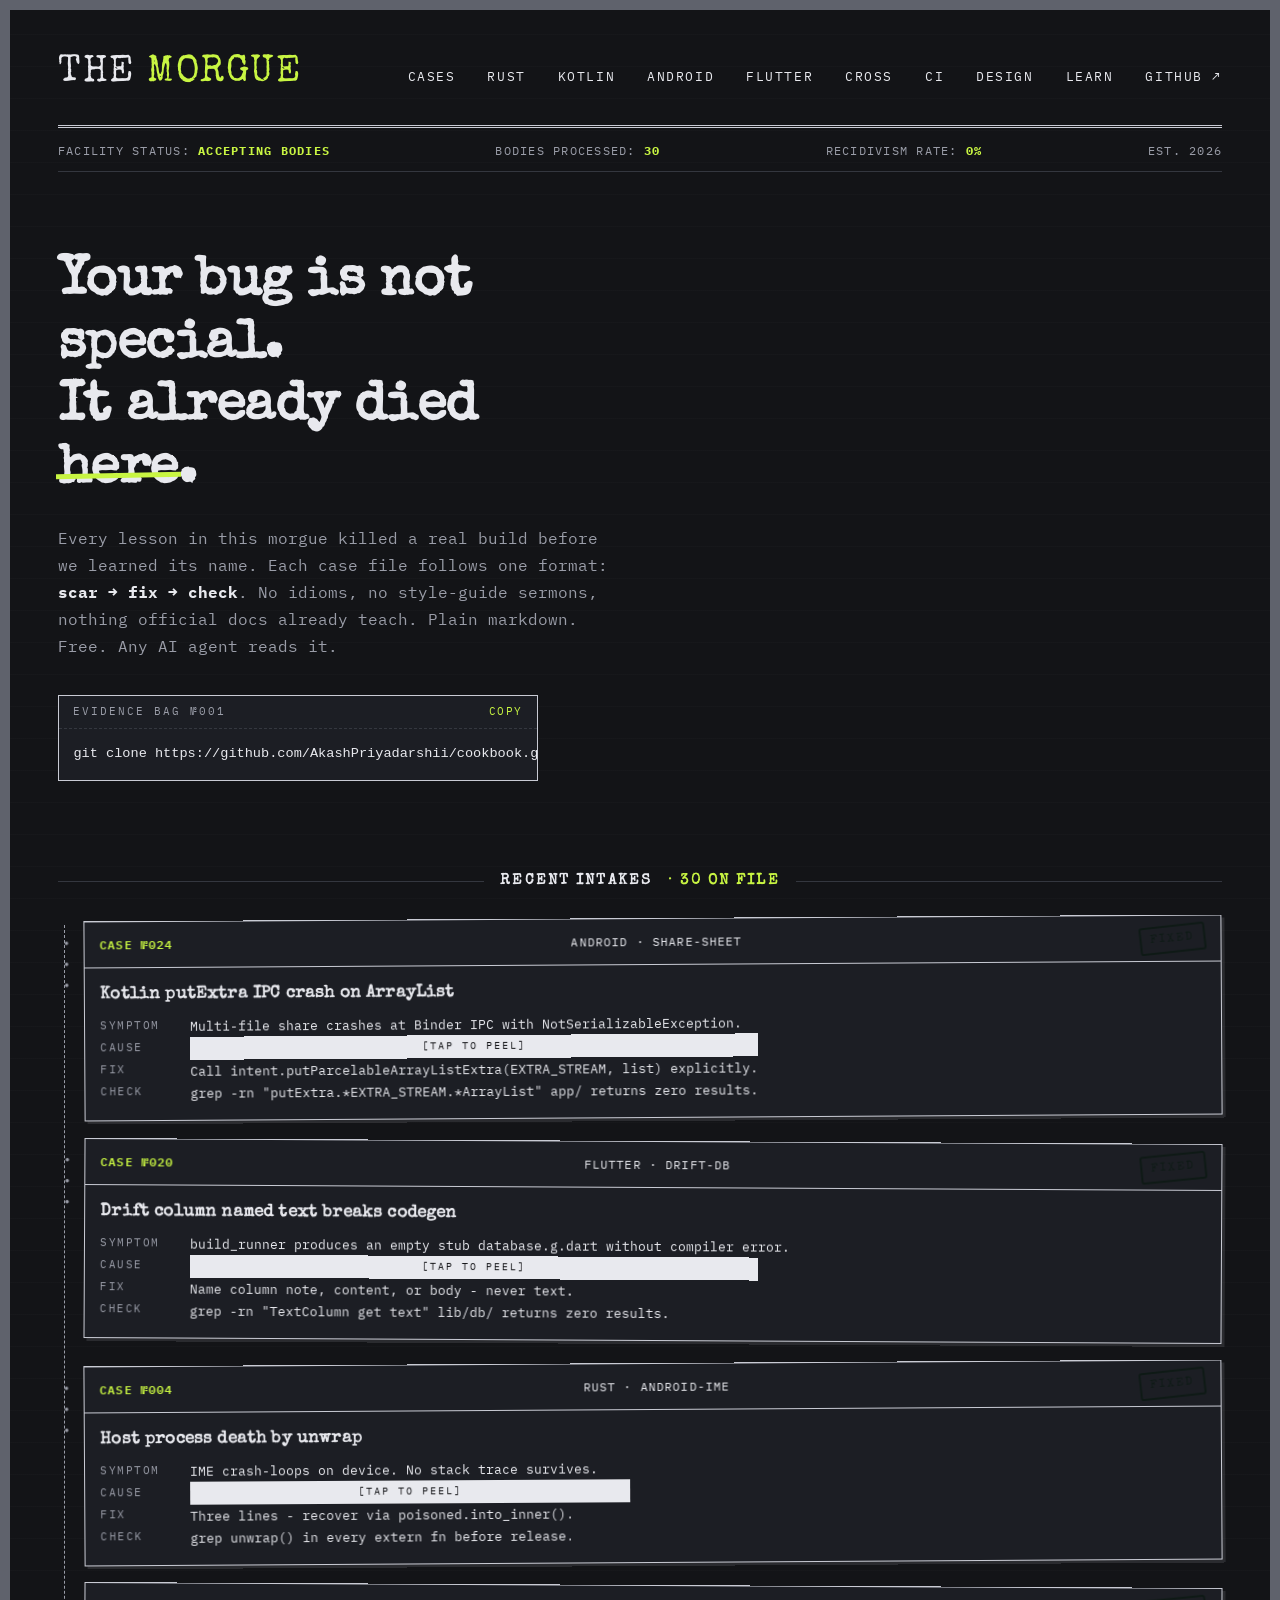
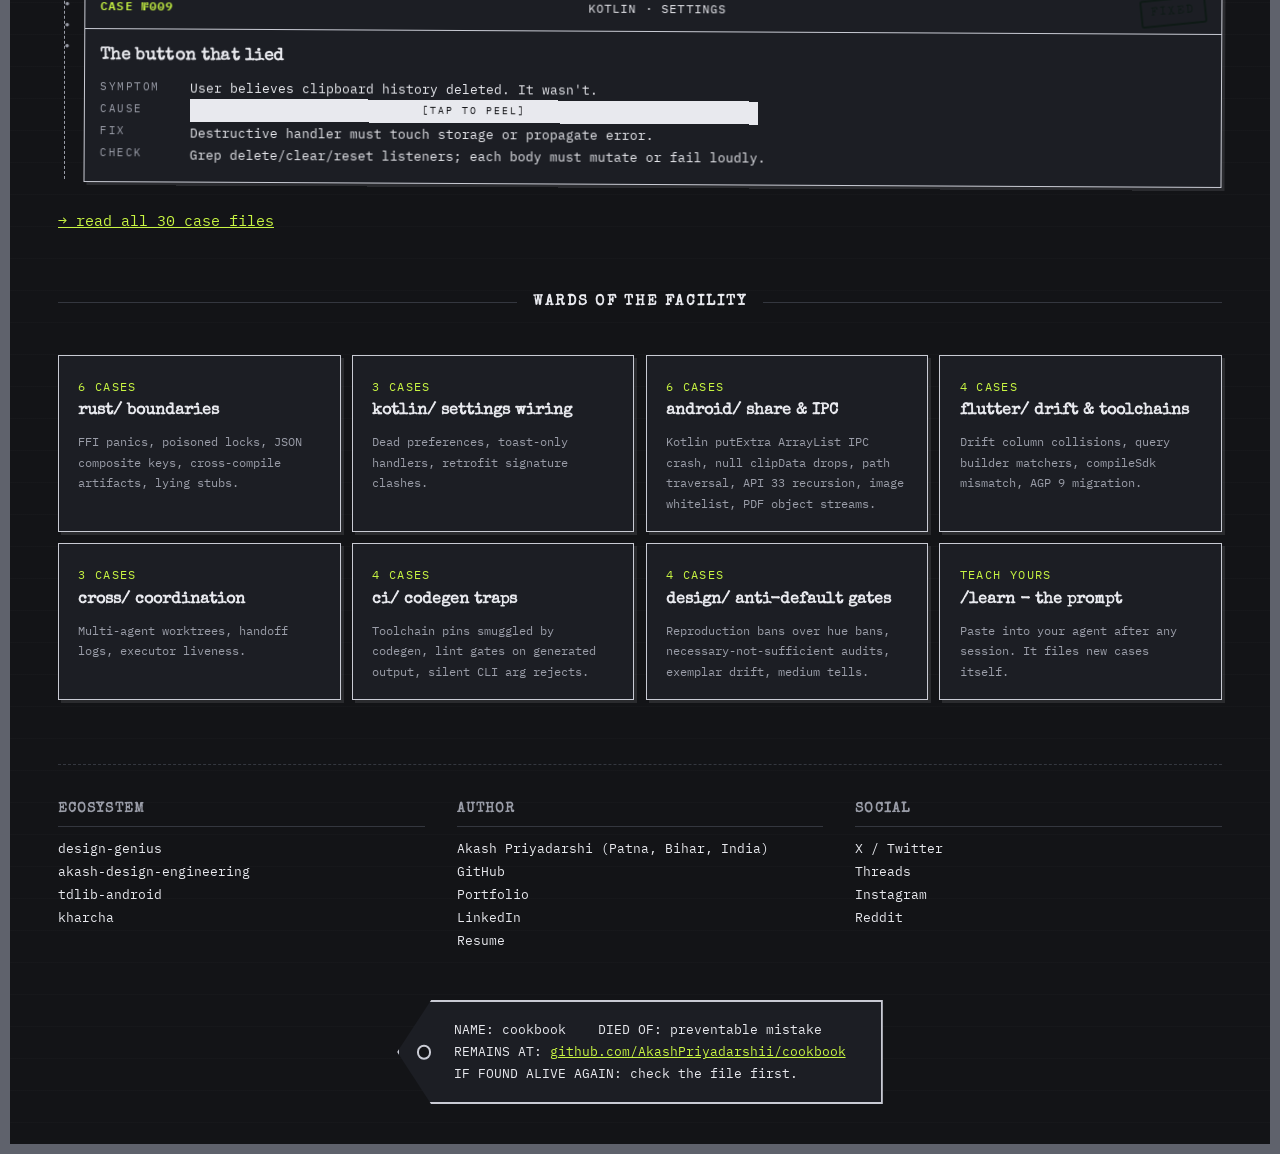
==== commit cc931c6b: "docs(site): taste pass on ward pages, dedupe titles, 30 on file" ====
--- a/site/index.html
+++ b/site/index.html
@@ -3,12 +3,12 @@
 <head>
 <meta charset="utf-8">
 <meta name="viewport" content="width=device-width, initial-scale=1">
-<title>cookbook — the morgue for dead bugs</title>
+<title>cookbook - the morgue for dead bugs</title>
 <meta name="description" content="Battle-tested coding lessons from real AI-agent sessions. Rust FFI/JNI crashes, Android silent-failure UI, multi-agent git, CI codegen traps. Every lesson has a scar, a fix, and a check. For Claude Code, Cursor, Copilot, any AI coding agent.">
 <meta name="keywords" content="rust ffi jni panic, android settings wiring, multi-agent git, ci codegen traps, c2rust, AI agent skills, claude code skills, cursor rules, coding lessons, debugging lessons, silent failure, concurrency footguns">
 <link rel="canonical" href="https://akashpriyadarshii.github.io/cookbook/">
-<meta property="og:title" content="cookbook — the morgue for dead bugs">
-<meta property="og:description" content="15 production scars. Each one broke something real. Scar → fix → check. Free, plain markdown, any AI agent.">
+<meta property="og:title" content="cookbook: the morgue for dead bugs">
+<meta property="og:description" content="30 production scars. Each one broke something real. Scar → fix → check. Free, plain markdown, any AI agent.">
 <meta property="og:type" content="website">
 <meta property="og:url" content="https://akashpriyadarshii.github.io/cookbook/">
 <link rel="preconnect" href="https://fonts.googleapis.com">
@@ -39,7 +39,7 @@
 
 <div class="ticker">
   <span>facility status: <strong>accepting bodies</strong></span>
-  <span>bodies processed: <strong id="bodycount">27</strong></span>
+  <span>bodies processed: <strong id="bodycount">30</strong></span>
   <span>recidivism rate: <strong>0%</strong></span>
   <span>est. 2026</span>
 </div>
@@ -58,7 +58,7 @@
   </div>
 </section>
 
-<h2 class="section-rule" id="cases">recent intakes <span class="count">— 30 on file</span></h2>
+<h2 class="section-rule" id="cases">recent intakes <span class="count">· 30 on file</span></h2>
 
 <div class="feed">
 
@@ -79,7 +79,7 @@
   <dl>
     <dt>Symptom</dt><dd>build_runner produces an empty stub database.g.dart without compiler error.</dd>
     <dt>Cause</dt><dd><span class="redact" tabindex="0">TextColumn get text =&gt; text()() collides with Table.text() DSL builder</span></dd>
-    <dt>Fix</dt><dd>Name column note, content, or body — never text.</dd>
+    <dt>Fix</dt><dd>Name column note, content, or body - never text.</dd>
     <dt>Check</dt><dd>grep -rn "TextColumn get text" lib/db/ returns zero results.</dd>
   </dl>
 </article>
@@ -90,7 +90,7 @@
   <dl>
     <dt>Symptom</dt><dd>IME crash-loops on device. No stack trace survives.</dd>
     <dt>Cause</dt><dd><span class="redact" tabindex="0">panic="abort" + .unwrap() on poisoned lock in JNI path</span></dd>
-    <dt>Fix</dt><dd>Three lines — recover via poisoned.into_inner().</dd>
+    <dt>Fix</dt><dd>Three lines - recover via poisoned.into_inner().</dd>
     <dt>Check</dt><dd>grep unwrap() in every extern fn before release.</dd>
   </dl>
 </article>
@@ -100,7 +100,7 @@
   <h3>The button that lied</h3>
   <dl>
     <dt>Symptom</dt><dd>User believes clipboard history deleted. It wasn't.</dd>
-    <dt>Cause</dt><dd><span class="redact" tabindex="0">click listener ends at Toast.makeText() — success toast, zero mutation</span></dd>
+    <dt>Cause</dt><dd><span class="redact" tabindex="0">click listener ends at Toast.makeText() - success toast, zero mutation</span></dd>
     <dt>Fix</dt><dd>Destructive handler must touch storage or propagate error.</dd>
     <dt>Check</dt><dd>Grep delete/clear/reset listeners; each body must mutate or fail loudly.</dd>
   </dl>
@@ -119,7 +119,7 @@
   <a class="topic-card" href="cross.html"><span class="n">3 cases</span><h3>cross/ coordination</h3><p>Multi-agent worktrees, handoff logs, executor liveness.</p></a>
   <a class="topic-card" href="ci.html"><span class="n">4 cases</span><h3>ci/ codegen traps</h3><p>Toolchain pins smuggled by codegen, lint gates on generated output, silent CLI arg rejects.</p></a>
   <a class="topic-card" href="design.html"><span class="n">4 cases</span><h3>design/ anti-default gates</h3><p>Reproduction bans over hue bans, necessary-not-sufficient audits, exemplar drift, medium tells.</p></a>
-  <a class="topic-card" href="learn.html"><span class="n">teach yours</span><h3>/learn — the prompt</h3><p>Paste into your agent after any session. It files new cases itself.</p></a>
+  <a class="topic-card" href="learn.html"><span class="n">teach yours</span><h3>/learn - the prompt</h3><p>Paste into your agent after any session. It files new cases itself.</p></a>
 </div>
 
 <section class="forensic-footer">
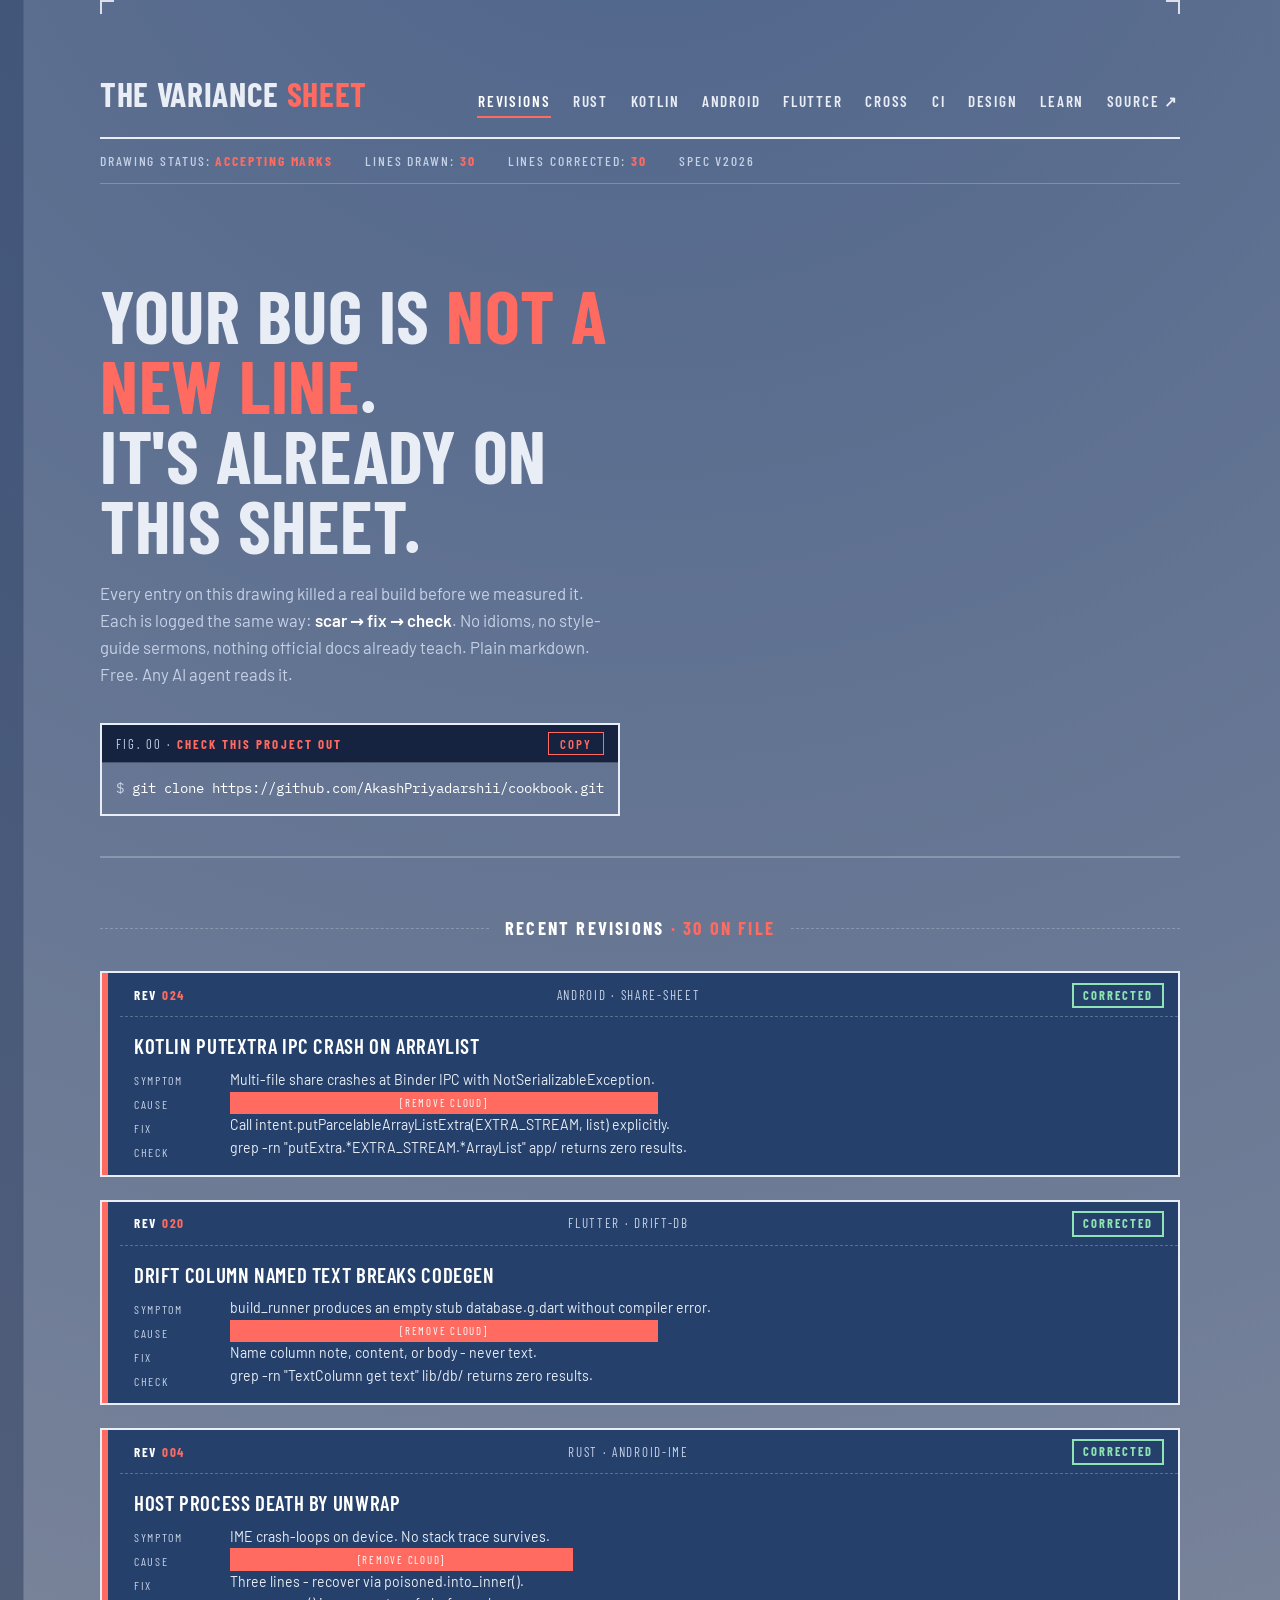
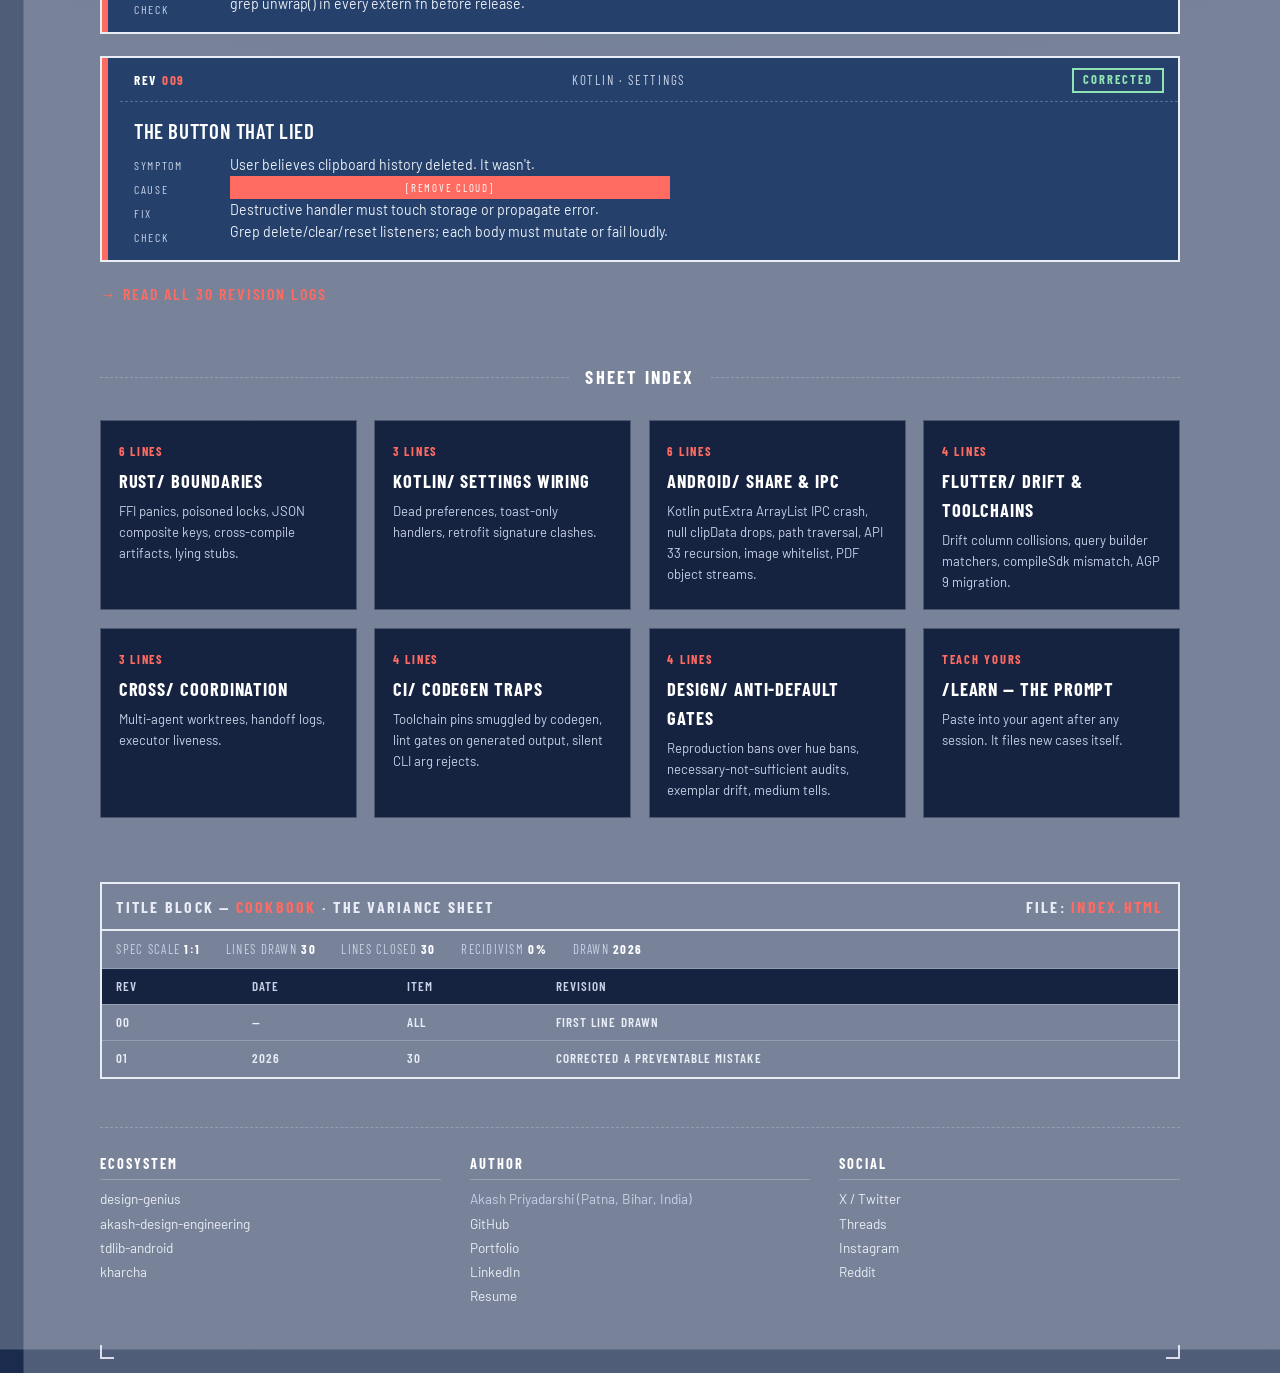
==== commit d8b909bc: "feat(site): redesign homepage as the variance sheet Replace the morgue look with a diazotype bluepri" ====
--- a/site/index.html
+++ b/site/index.html
@@ -3,28 +3,34 @@
 <head>
 <meta charset="utf-8">
 <meta name="viewport" content="width=device-width, initial-scale=1">
-<title>cookbook - the morgue for dead bugs</title>
-<meta name="description" content="Battle-tested coding lessons from real AI-agent sessions. Rust FFI/JNI crashes, Android silent-failure UI, multi-agent git, CI codegen traps. Every lesson has a scar, a fix, and a check. For Claude Code, Cursor, Copilot, any AI coding agent.">
+<title>cookbook — the variance sheet for dead builds</title>
+<meta name="description" content="Thirty production bugs, each one measured and corrected. Battle-tested coding lessons from real AI-agent sessions: Rust FFI/JNI crashes, Android silent-failure UI, multi-agent git, CI codegen traps. Every entry is scar → fix → check. Plain markdown, free, any AI coding agent.">
 <meta name="keywords" content="rust ffi jni panic, android settings wiring, multi-agent git, ci codegen traps, c2rust, AI agent skills, claude code skills, cursor rules, coding lessons, debugging lessons, silent failure, concurrency footguns">
 <link rel="canonical" href="https://akashpriyadarshii.github.io/cookbook/">
-<meta property="og:title" content="cookbook: the morgue for dead bugs">
-<meta property="og:description" content="30 production scars. Each one broke something real. Scar → fix → check. Free, plain markdown, any AI agent.">
+<meta property="og:title" content="cookbook: the variance sheet for dead builds">
+<meta property="og:description" content="30 production scars drawn, measured, corrected. scar → fix → check. Free, plain markdown, any AI agent.">
 <meta property="og:type" content="website">
 <meta property="og:url" content="https://akashpriyadarshii.github.io/cookbook/">
 <link rel="preconnect" href="https://fonts.googleapis.com">
 <link rel="preconnect" href="https://fonts.gstatic.com" crossorigin>
-<link href="https://fonts.googleapis.com/css2?family=IBM+Plex+Mono:ital,wght@0,400;0,600;1,400&family=Special+Elite&display=swap" rel="stylesheet">
-<link rel="stylesheet" href="style.css">
+<link href="https://fonts.googleapis.com/css2?family=Barlow+Condensed:wght@500;600;700&family=Barlow:wght@400;500;600&family=IBM+Plex+Mono:wght@400;600&display=swap" rel="stylesheet">
+<link rel="stylesheet" href="variance.css">
 <script type="application/ld+json">
-{"@context":"https://schema.org","@type":"SoftwareSourceCode","name":"cookbook","description":"Battle-tested coding lessons from real AI-agent sessions, formatted as scar→fix→check skill files for AI coding agents.","codeRepository":"https://github.com/AkashPriyadarshii/cookbook","license":"https://opensource.org/licenses/MIT","programmingLanguage":["Rust","Kotlin"],"keywords":"AI agent skills, rust FFI, JNI, android, git coordination"}
+{"@context":"https://schema.org","@type":"SoftwareSourceCode","name":"cookbook","description":"Battle-tested coding lessons from real AI-agent sessions, formatted as scar to fix to check skill files for AI coding agents.","codeRepository":"https://github.com/AkashPriyadarshii/cookbook","license":"https://opensource.org/licenses/MIT","programmingLanguage":["Rust","Kotlin"],"keywords":"AI agent skills, rust FFI, JNI, android, git coordination"}
 </script>
+
 </head>
 <body>
+<div class="sheet">
+  <span class="crop tl" aria-hidden="true"></span>
+  <span class="crop tr" aria-hidden="true"></span>
+  <span class="crop bl" aria-hidden="true"></span>
+  <span class="crop br" aria-hidden="true"></span>
 
 <header class="masthead">
-  <div class="wordmark"><a href="index.html">the <span class="red">morgue</span></a></div>
-  <nav>
-    <a href="#cases">cases</a>
+  <div class="wordmark"><a href="index.html">the variance <span class="red">sheet</span></a></div>
+  <nav aria-label="primary">
+    <a href="#revisions" aria-current="page">revisions</a>
     <a href="rust.html">rust</a>
     <a href="kotlin.html">kotlin</a>
     <a href="android.html">android</a>
@@ -33,37 +39,38 @@
     <a href="ci.html">ci</a>
     <a href="design.html">design</a>
     <a href="learn.html">learn</a>
-    <a href="https://github.com/AkashPriyadarshii/cookbook">github ↗</a>
+    <a href="https://github.com/AkashPriyadarshii/cookbook">source ↗</a>
   </nav>
 </header>
 
-<div class="ticker">
-  <span>facility status: <strong>accepting bodies</strong></span>
-  <span>bodies processed: <strong id="bodycount">30</strong></span>
-  <span>recidivism rate: <strong>0%</strong></span>
-  <span>est. 2026</span>
+<div class="specstrip" aria-label="sheet status">
+  <span>drawing status: <strong>accepting marks</strong></span>
+  <span>lines drawn: <strong id="bodycount">30</strong></span>
+  <span>lines corrected: <strong>30</strong></span>
+  <span>spec v2026</span>
 </div>
 
 <main>
 <section class="hero">
-  <h1>Your bug is not special.<br>It already died <span class="strike">here</span>.</h1>
-  <p class="lede">Every lesson in this morgue killed a real build before we
-  learned its name. Each case file follows one format:
-  <strong>scar → fix → check</strong>. No idioms, no style-guide sermons,
-  nothing official docs already teach. Plain markdown. Free. Any AI agent reads it.</p>
+  <h1>your bug is <span class="mark">not a new line</span>.<br>it's already on this sheet.</h1>
+  <p class="lede">Every entry on this drawing killed a real build before we measured it.
+  Each is logged the same way: <strong>scar → fix → check</strong>. No idioms, no
+  style-guide sermons, nothing official docs already teach. Plain markdown. Free.
+  Any AI agent reads it.</p>
 
-  <div class="evidence">
-    <header><span>evidence bag №001</span><button class="copy" data-copy="git clone https://github.com/AkashPriyadarshii/cookbook.git">copy</button></header>
-    <pre>git clone https://github.com/AkashPriyadarshii/cookbook.git</pre>
+  <div class="plot">
+    <div class="plt-head"><span>FIG. 00 · <b>check this project out</b></span>
+      <button class="copy" data-copy="git clone https://github.com/AkashPriyadarshii/cookbook.git">copy</button></div>
+    <pre><span class="prompt">$</span> git clone https://github.com/AkashPriyadarshii/cookbook.git</pre>
   </div>
 </section>
 
-<h2 class="section-rule" id="cases">recent intakes <span class="count">· 30 on file</span></h2>
+<div class="centerline" id="revisions"><h2>recent revisions <span class="cnt">· 30 on file</span></h2></div>
 
 <div class="feed">
 
 <article class="case">
-  <header><span class="no">CASE №024</span><span>android · share-sheet</span><span class="stamp fixed">fixed</span></header>
+  <div class="case-head"><span class="no">REV <b>024</b></span><span>android · share-sheet</span><span class="stamp">corrected</span></div>
   <h3>Kotlin putExtra IPC crash on ArrayList</h3>
   <dl>
     <dt>Symptom</dt><dd>Multi-file share crashes at Binder IPC with NotSerializableException.</dd>
@@ -74,7 +81,7 @@
 </article>
 
 <article class="case">
-  <header><span class="no">CASE №020</span><span>flutter · drift-db</span><span class="stamp fixed">fixed</span></header>
+  <div class="case-head"><span class="no">REV <b>020</b></span><span>flutter · drift-db</span><span class="stamp">corrected</span></div>
   <h3>Drift column named text breaks codegen</h3>
   <dl>
     <dt>Symptom</dt><dd>build_runner produces an empty stub database.g.dart without compiler error.</dd>
@@ -85,7 +92,7 @@
 </article>
 
 <article class="case">
-  <header><span class="no">CASE №004</span><span>rust · android-ime</span><span class="stamp fixed">fixed</span></header>
+  <div class="case-head"><span class="no">REV <b>004</b></span><span>rust · android-ime</span><span class="stamp">corrected</span></div>
   <h3>Host process death by unwrap</h3>
   <dl>
     <dt>Symptom</dt><dd>IME crash-loops on device. No stack trace survives.</dd>
@@ -96,7 +103,7 @@
 </article>
 
 <article class="case">
-  <header><span class="no">CASE №009</span><span>kotlin · settings</span><span class="stamp fixed">fixed</span></header>
+  <div class="case-head"><span class="no">REV <b>009</b></span><span>kotlin · settings</span><span class="stamp">corrected</span></div>
   <h3>The button that lied</h3>
   <dl>
     <dt>Symptom</dt><dd>User believes clipboard history deleted. It wasn't.</dd>
@@ -108,71 +115,78 @@
 
 </div>
 
-<p style="margin-top:1.5rem"><a href="rust.html" style="color:var(--blood)">→ read all 30 case files</a></p>
+<a class="cases-more" href="rust.html">→ read all 30 revision logs</a>
 
-<h2 class="section-rule">wards of the facility</h2>
-<div class="topics">
-  <a class="topic-card" href="rust.html"><span class="n">6 cases</span><h3>rust/ boundaries</h3><p>FFI panics, poisoned locks, JSON composite keys, cross-compile artifacts, lying stubs.</p></a>
-  <a class="topic-card" href="kotlin.html"><span class="n">3 cases</span><h3>kotlin/ settings wiring</h3><p>Dead preferences, toast-only handlers, retrofit signature clashes.</p></a>
-  <a class="topic-card" href="android.html"><span class="n">6 cases</span><h3>android/ share &amp; IPC</h3><p>Kotlin putExtra ArrayList IPC crash, null clipData drops, path traversal, API 33 recursion, image whitelist, PDF object streams.</p></a>
-  <a class="topic-card" href="flutter.html"><span class="n">4 cases</span><h3>flutter/ drift &amp; toolchains</h3><p>Drift column collisions, query builder matchers, compileSdk mismatch, AGP 9 migration.</p></a>
-  <a class="topic-card" href="cross.html"><span class="n">3 cases</span><h3>cross/ coordination</h3><p>Multi-agent worktrees, handoff logs, executor liveness.</p></a>
-  <a class="topic-card" href="ci.html"><span class="n">4 cases</span><h3>ci/ codegen traps</h3><p>Toolchain pins smuggled by codegen, lint gates on generated output, silent CLI arg rejects.</p></a>
-  <a class="topic-card" href="design.html"><span class="n">4 cases</span><h3>design/ anti-default gates</h3><p>Reproduction bans over hue bans, necessary-not-sufficient audits, exemplar drift, medium tells.</p></a>
-  <a class="topic-card" href="learn.html"><span class="n">teach yours</span><h3>/learn - the prompt</h3><p>Paste into your agent after any session. It files new cases itself.</p></a>
+<div class="centerline"><h2>sheet index</h2></div>
+<div class="index">
+  <a class="ward" href="rust.html"><span class="n">6 lines</span><h3>rust/ boundaries</h3><p>FFI panics, poisoned locks, JSON composite keys, cross-compile artifacts, lying stubs.</p></a>
+  <a class="ward" href="kotlin.html"><span class="n">3 lines</span><h3>kotlin/ settings wiring</h3><p>Dead preferences, toast-only handlers, retrofit signature clashes.</p></a>
+  <a class="ward" href="android.html"><span class="n">6 lines</span><h3>android/ share &amp; IPC</h3><p>Kotlin putExtra ArrayList IPC crash, null clipData drops, path traversal, API 33 recursion, image whitelist, PDF object streams.</p></a>
+  <a class="ward" href="flutter.html"><span class="n">4 lines</span><h3>flutter/ drift &amp; toolchains</h3><p>Drift column collisions, query builder matchers, compileSdk mismatch, AGP 9 migration.</p></a>
+  <a class="ward" href="cross.html"><span class="n">3 lines</span><h3>cross/ coordination</h3><p>Multi-agent worktrees, handoff logs, executor liveness.</p></a>
+  <a class="ward" href="ci.html"><span class="n">4 lines</span><h3>ci/ codegen traps</h3><p>Toolchain pins smuggled by codegen, lint gates on generated output, silent CLI arg rejects.</p></a>
+  <a class="ward" href="design.html"><span class="n">4 lines</span><h3>design/ anti-default gates</h3><p>Reproduction bans over hue bans, necessary-not-sufficient audits, exemplar drift, medium tells.</p></a>
+  <a class="ward" href="learn.html"><span class="n">teach yours</span><h3>/learn — the prompt</h3><p>Paste into your agent after any session. It files new cases itself.</p></a>
 </div>
 
-<section class="forensic-footer">
-  <div>
-    <h4>Ecosystem</h4>
-    <ul>
-      <li><a href="https://github.com/AkashPriyadarshii/design-genius">design-genius</a></li>
-      <li><a href="https://github.com/AkashPriyadarshii/akash-design-engineering">akash-design-engineering</a></li>
-      <li><a href="https://github.com/AkashPriyadarshii/tdlib-android">tdlib-android</a></li>
-      <li><a href="https://github.com/AkashPriyadarshii/kharcha">kharcha</a></li>
-    </ul>
+<!-- ============ title block + revision log ============ -->
+<div class="titleblock">
+  <div class="tb-top"><span class="t">title block — <b>cookbook</b> · the variance sheet</span>
+    <span class="t">file: <b>index.html</b></span></div>
+  <div class="tb-meta">
+    <span>spec scale <b>1:1</b></span>
+    <span>lines drawn <b>30</b></span>
+    <span>lines closed <b>30</b></span>
+    <span>recidivism <b>0%</b></span>
+    <span>drawn <b>2026</b></span>
   </div>
-  <div>
-    <h4>Author</h4>
-    <ul>
-      <li>Akash Priyadarshi (Patna, Bihar, India)</li>
-      <li><a href="https://github.com/AkashPriyadarshii">GitHub</a></li>
-      <li><a href="https://akashpriyadarshi.vercel.app">Portfolio</a></li>
-      <li><a href="https://linkedin.com/in/akash-priyadarshi-1aa51b37a">LinkedIn</a></li>
-      <li><a href="https://akashpriyadarshii.github.io/Resume/">Resume</a></li>
-    </ul>
-  </div>
-  <div>
-    <h4>Social</h4>
-    <ul>
-      <li><a href="https://x.com/Akash__ydv001">X / Twitter</a></li>
-      <li><a href="https://www.threads.com/@free_dev2026">Threads</a></li>
-      <li><a href="https://www.instagram.com/akash.priyadarshii/">Instagram</a></li>
-      <li><a href="https://reddit.com/user/DragonfruitWeak2801">Reddit</a></li>
-    </ul>
-  </div>
+  <table>
+    <thead><tr><th>rev</th><th>date</th><th>item</th><th>revision</th></tr></thead>
+    <tbody>
+      <tr><td>00</td><td>—</td><td>all</td><td>first line drawn</td></tr>
+      <tr><td>01</td><td>2026</td><td>30</td><td>corrected a preventable mistake</td></tr>
+    </tbody>
+  </table>
+</div>
+
+<section class="linkcols">
+  <div><h4>Ecosystem</h4><ul>
+    <li><a href="https://github.com/AkashPriyadarshii/design-genius">design-genius</a></li>
+    <li><a href="https://github.com/AkashPriyadarshii/akash-design-engineering">akash-design-engineering</a></li>
+    <li><a href="https://github.com/AkashPriyadarshii/tdlib-android">tdlib-android</a></li>
+    <li><a href="https://github.com/AkashPriyadarshii/kharcha">kharcha</a></li>
+  </ul></div>
+  <div><h4>Author</h4><ul>
+    <li class="plain">Akash Priyadarshi (Patna, Bihar, India)</li>
+    <li><a href="https://github.com/AkashPriyadarshii">GitHub</a></li>
+    <li><a href="https://akashpriyadarshi.vercel.app">Portfolio</a></li>
+    <li><a href="https://linkedin.com/in/akash-priyadarshi-1aa51b37a">LinkedIn</a></li>
+    <li><a href="https://akashpriyadarshii.github.io/Resume/">Resume</a></li>
+  </ul></div>
+  <div><h4>Social</h4><ul>
+    <li><a href="https://x.com/Akash__ydv001">X / Twitter</a></li>
+    <li><a href="https://www.threads.com/@free_dev2026">Threads</a></li>
+    <li><a href="https://www.instagram.com/akash.priyadarshii/">Instagram</a></li>
+    <li><a href="https://reddit.com/user/DragonfruitWeak2801">Reddit</a></li>
+  </ul></div>
 </section>
 
 </main>
-
-<footer class="toetag">
-  <div class="tag">
-    NAME: cookbook &nbsp;&nbsp; DIED OF: preventable mistake<br>
-    REMAINS AT: <a href="https://github.com/AkashPriyadarshii/cookbook">github.com/AkashPriyadarshii/cookbook</a><br>
-    IF FOUND ALIVE AGAIN: check the file first.
-  </div>
-</footer>
+</div><!-- /sheet -->
 
 <script>
 document.querySelectorAll('.copy').forEach(function(b){
   b.addEventListener('click',function(){
     var t=b.getAttribute('data-copy');
-    (navigator.clipboard?navigator.clipboard.writeText(t):Promise.reject()).then(
-      function(){b.textContent='copied';setTimeout(function(){b.textContent='copy';},1500);});
+    var r=(navigator.clipboard?navigator.clipboard.writeText(t):Promise.reject());
+    r.catch(function(){var e=document.createElement('textarea');e.value=t;e.style.position='fixed';e.style.opacity='0';
+      document.body.appendChild(e);e.select();try{document.execCommand('copy')}catch(_){}document.body.removeChild(e)});
+    r.then(function(){b.textContent='copied';setTimeout(function(){b.textContent='copy';},1500);});
   });
 });
 document.querySelectorAll('.redact').forEach(function(r){
   r.addEventListener('click',function(){r.classList.toggle('open');});
+  r.addEventListener('keydown',function(e){if(e.key==='Enter'||e.key===' '){e.preventDefault();r.classList.toggle('open');}});
 });
 </script>
 </body>
--- a/site/variance.css
+++ b/site/variance.css
@@ -0,0 +1,204 @@
+:root{
+  --blueprint:#1b2b4e;      /* diazotype print ground */
+  --blueprint-deep:#152240;
+  --blueprint-faint:#24406b;/* raised plate / card ground */
+  --line:#e9edf5;           /* white dimension line */
+  --line-hot:#ffffff;       /* primary white */
+  --line-dim:#c6d1e6;       /* blue-tinted secondary white */
+  --line-faint:rgba(233,237,245,.26); /* grid + hairlines */
+  --correction:#ff6b61;     /* revision red — the correction mark */
+  --approve:#8fe3b4;        /* green stamp: revised & approved */
+  --grid:linear-gradient(0deg,transparent 0 23px,var(--line-faint) 24px 25px),
+         linear-gradient(90deg,transparent 0 23px,var(--line-faint) 24px 25px);
+  --ease-out:cubic-bezier(.23,1,.32,1);
+}
+*{margin:0;padding:0;box-sizing:border-box}
+html{scroll-behavior:smooth}
+body{
+  background:var(--blueprint);
+  background-image:
+    radial-gradient(circle at 50% -10%, rgba(41,74,126,.55), transparent 60%),
+    var(--grid);
+  color:var(--line);
+  font-family:"Barlow",system-ui,sans-serif;
+  font-size:16px;line-height:1.6;
+  padding:0 clamp(1rem,4vw,3rem);
+  -webkit-font-smoothing:antialiased;
+}
+a{color:inherit;text-decoration:none}
+::selection{background:var(--correction);color:var(--line-hot)}
+:focus-visible{outline:2px solid var(--line-hot);outline-offset:3px}
+code,pre{font-family:"IBM Plex Mono","Courier New",monospace}
+
+/* ---------- crop marks + sheet frame ---------- */
+.sheet{position:relative;max-width:1080px;margin:0 auto;padding:3rem 0 4rem}
+.crop{position:absolute;width:14px;height:14px;opacity:.9}
+.crop.tl{top:0;left:0;border-top:2px solid var(--line);border-left:2px solid var(--line)}
+.crop.tr{top:0;right:0;border-top:2px solid var(--line);border-right:2px solid var(--line)}
+.crop.bl{bottom:14px;left:0;border-bottom:2px solid var(--line);border-left:2px solid var(--line)}
+.crop.br{bottom:14px;right:0;border-bottom:2px solid var(--line);border-right:2px solid var(--line)}
+
+/* ---------- masthead ---------- */
+.masthead{display:flex;justify-content:space-between;align-items:baseline;flex-wrap:wrap;gap:.6rem 2rem;
+  padding:1.2rem 0 1rem;border-bottom:2px solid var(--line)}
+.wordmark{font-family:"Barlow Condensed",sans-serif;font-weight:700;font-size:clamp(1.5rem,4vw,2.1rem);
+  letter-spacing:.02em;text-transform:uppercase}
+.wordmark .red{color:var(--correction)}
+nav{font-family:"Barlow Condensed",sans-serif;font-weight:600;text-transform:uppercase;letter-spacing:.12em;font-size:.95rem;display:flex;flex-wrap:wrap;gap:.4rem 1.3rem}
+nav a{padding:.15rem .05rem;border-bottom:2px solid transparent}
+nav a[aria-current="page"]{color:var(--line-hot);border-bottom-color:var(--correction)}
+nav a:not([aria-current]):hover{border-bottom-color:var(--line-dim)}
+
+/* ---------- spec strip (was ticker) ---------- */
+.specstrip{display:flex;flex-wrap:wrap;gap:.5rem 2rem;padding:.7rem 0;border-bottom:1px solid var(--line-faint);
+  font-family:"Barlow Condensed",sans-serif;font-weight:500;text-transform:uppercase;letter-spacing:.14em;font-size:.85rem;color:var(--line-dim)}
+.specstrip strong{color:var(--correction);font-weight:700}
+
+/* ---------- hero ---------- */
+.hero{padding:clamp(3rem,8vw,6rem) 0 2.5rem;border-bottom:2px solid var(--line-faint)}
+.hero h1{font-family:"Barlow Condensed",sans-serif;font-weight:700;text-transform:uppercase;
+  line-height:.95;font-size:clamp(2.4rem,7vw,4.6rem);letter-spacing:.01em;max-width:16ch}
+.hero h1 .mark{color:var(--correction)}
+.hero .lede{margin-top:1.3rem;max-width:58ch;font-size:1.05rem;color:var(--line-dim)}
+.hero .lede strong{color:var(--line-hot);font-weight:600}
+
+/* clone block — the sheet's dimension note */
+.plot{margin:2.2rem 0 0;max-width:520px;border:2px solid var(--line)}
+.plot .plt-head{display:flex;justify-content:space-between;align-items:center;gap:1rem;
+  padding:.45rem .9rem;border-bottom:1px solid var(--line-faint);background:var(--blueprint-deep);
+  font-family:"Barlow Condensed",sans-serif;text-transform:uppercase;letter-spacing:.16em;font-size:.8rem;color:var(--line-dim)}
+.plot .plt-head b{color:var(--correction)}
+.plot .copy{font-family:"Barlow Condensed",sans-serif;font-weight:600;text-transform:uppercase;letter-spacing:.14em;
+  color:var(--correction);border:1px solid var(--correction);background:none;padding:.15rem .7rem;cursor:pointer;font-size:.8rem}
+.plot .copy:hover{background:var(--correction);color:var(--line-hot)}
+.plot pre{padding:.9rem;font-size:.85rem;white-space:pre;overflow-x:auto;color:var(--line-hot)}
+.plot pre .prompt{color:var(--line-dim)}
+
+/* centerline + section word */
+.centerline{display:flex;align-items:center;gap:1rem;margin:3.5rem 0 1.75rem}
+.centerline::before,.centerline::after{content:"";flex:1;border-top:1px dashed var(--line-faint)}
+.centerline h2{font-family:"Barlow Condensed",sans-serif;font-weight:700;text-transform:uppercase;
+  letter-spacing:.12em;font-size:1.15rem;color:var(--line-hot)}
+.centerline .cnt{color:var(--correction);font-weight:700}
+
+/* ---------- revisions feed (cases) ---------- */
+.feed{display:grid;gap:1.4rem}
+.case{position:relative;border:2px solid var(--line);background:var(--blueprint-faint);
+  padding-left:1.1rem}
+.case::before{content:"";position:absolute;left:0;top:0;bottom:0;width:6px;background:var(--correction)}
+.case .case-head{display:flex;justify-content:space-between;flex-wrap:wrap;gap:.4rem 1rem;align-items:center;
+  padding:.6rem .9rem .5rem;border-bottom:1px dashed var(--line-faint);
+  font-family:"Barlow Condensed",sans-serif;text-transform:uppercase;letter-spacing:.13em;font-size:.82rem;color:var(--line-dim)}
+.case .case-head .no{color:var(--line-hot);font-weight:700}
+.case .case-head .no b{color:var(--correction)}
+.case h3{font-family:"Barlow Condensed",sans-serif;font-weight:600;text-transform:uppercase;letter-spacing:.03em;
+  font-size:1.3rem;padding:.75rem .9rem .2rem;color:var(--line-hot)}
+.case dl{padding:.2rem .9rem 1rem;font-size:.88rem}
+.case dt{float:left;clear:left;width:5.6rem;padding:.15rem 0;font-family:"Barlow Condensed",sans-serif;
+  text-transform:uppercase;letter-spacing:.14em;font-size:.75rem;color:var(--line-dim)}
+.case dd{margin-left:6rem;color:var(--line)}
+
+/* stamp */
+.stamp{display:inline-block;border:2px solid var(--approve);color:var(--approve);padding:.05rem .55rem;
+  font-family:"Barlow Condensed",sans-serif;font-weight:700;text-transform:uppercase;letter-spacing:.16em;font-size:.78rem}
+
+/* redaction — lift the revision cloud */
+.redact{position:relative;display:inline-block;cursor:pointer;color:transparent;user-select:none;
+  padding:0 .35em;background:var(--correction);transition:background .25s var(--ease-out)}
+.redact::after{content:"[remove cloud]";position:absolute;inset:0;display:flex;align-items:center;justify-content:center;
+  font-family:"Barlow Condensed",sans-serif;text-transform:uppercase;letter-spacing:.16em;font-size:.68rem;color:var(--line-hot)}
+.redact.open,.redact:active{background:transparent;color:var(--correction)}
+.redact.open::after,.redact:active::after{content:none}
+
+.cases-more{display:inline-block;margin:1.2rem 0 0;color:var(--correction);font-weight:600;
+  font-family:"Barlow Condensed",sans-serif;text-transform:uppercase;letter-spacing:.12em}
+
+/* ---------- sheet index (topics) ---------- */
+.index{display:grid;grid-template-columns:repeat(auto-fit,minmax(230px,1fr));gap:1.1rem}
+.ward{position:relative;border:1px solid var(--line-faint);background:var(--blueprint-deep);padding:1rem 1.1rem;
+  transition:border-color .25s var(--ease-out),transform .25s var(--ease-out)}
+.ward:hover{border-color:var(--correction);transform:translateY(-2px)}
+.ward .n{font-family:"Barlow Condensed",sans-serif;color:var(--correction);text-transform:uppercase;letter-spacing:.14em;font-size:.78rem;font-weight:700}
+.ward h3{font-family:"Barlow Condensed",sans-serif;font-weight:700;text-transform:uppercase;letter-spacing:.05em;
+  font-size:1.15rem;margin:.25rem 0 .3rem;color:var(--line-hot)}
+.ward p{font-size:.82rem;color:var(--line-dim)}
+
+/* ---------- title block + revision log ---------- */
+.titleblock{margin-top:4rem;border:2px solid var(--line)}
+.titleblock .tb-top{display:flex;justify-content:space-between;flex-wrap:wrap;gap:.5rem 1rem;
+  padding:.6rem .9rem;border-bottom:2px solid var(--line)}
+.titleblock .tb-top .t{font-family:"Barlow Condensed",sans-serif;font-weight:700;text-transform:uppercase;letter-spacing:.14em;font-size:1rem}
+.titleblock .tb-top .t b{color:var(--correction)}
+.titleblock .tb-meta{display:flex;flex-wrap:wrap;gap:.4rem 1.6rem;padding:.5rem .9rem;border-bottom:1px solid var(--line-faint);
+  font-family:"Barlow Condensed",sans-serif;text-transform:uppercase;letter-spacing:.1em;font-size:.8rem;color:var(--line-dim)}
+.titleblock .tb-meta b{color:var(--line-hot)}
+.titleblock table{width:100%;border-collapse:collapse;font-size:.82rem}
+.titleblock th, .titleblock td{text-align:left;padding:.45rem .9rem;border-bottom:1px solid var(--line-faint);
+  font-family:"Barlow Condensed",sans-serif;text-transform:uppercase;letter-spacing:.08em}
+.titleblock th{color:var(--line-dim);font-weight:600;background:var(--blueprint-deep)}
+.titleblock td{color:var(--line);font-weight:600}
+.titleblock tr:last-child td{border-bottom:none}
+
+/* mandatory link columns */
+.linkcols{margin-top:3rem;padding-top:1.5rem;border-top:1px dashed var(--line-faint);
+  display:grid;grid-template-columns:repeat(auto-fit,minmax(190px,1fr));gap:1.8rem;font-size:.85rem}
+.linkcols h4{font-family:"Barlow Condensed",sans-serif;font-weight:700;text-transform:uppercase;letter-spacing:.14em;
+  font-size:.9rem;color:var(--line-hot);margin-bottom:.55rem;border-bottom:1px solid var(--line-faint);padding-bottom:.25rem}
+.linkcols ul{list-style:none}
+.linkcols li{margin:.15rem 0}
+.linkcols a:hover{color:var(--correction);text-decoration:underline;text-underline-offset:3px}
+.linkcols .plain{color:var(--line-dim)}
+
+@media (max-width:560px){
+  .case dd{margin-left:0}
+  .case dt{float:none;width:auto;clear:none;display:block}
+}
+@media (prefers-reduced-motion:reduce){
+  .ward,.ward:hover{transition:none}
+  .redact{transition:none}
+}
+@media print{nav,.copy,.specstrip{display:none}body{background:var(--blueprint-deep)}}
+
+/* ========== ward pages: morgue classes re-fitted to the variance sheet ========== */
+:root{
+  --blood:var(--correction);      /* old accent alias -> revision red */
+  --hairline:var(--line-faint);   /* old border alias -> faint line */
+}
+
+/* .ticker -> spec strip */
+.ticker{display:flex;flex-wrap:wrap;gap:.5rem 2rem;padding:.7rem 0;border-bottom:1px solid var(--line-faint);
+  font-family:"Barlow Condensed",sans-serif;font-weight:500;text-transform:uppercase;letter-spacing:.14em;font-size:.85rem;color:var(--line-dim)}
+.ticker strong{color:var(--correction);font-weight:700}
+.ticker a{color:var(--line-dim)}
+.ticker a:hover{color:var(--correction)}
+
+/* .section-rule -> centerline */
+.section-rule{display:flex;align-items:center;gap:1rem;margin:3.5rem 0 1.75rem;
+  font-family:"Barlow Condensed",sans-serif;font-weight:700;text-transform:uppercase;letter-spacing:.12em;font-size:1.15rem;color:var(--line-hot)}
+.section-rule::before,.section-rule::after{content:"";flex:1;border-top:1px dashed var(--line-faint)}
+.section-rule .count{color:var(--correction);font-weight:700}
+
+/* ward .case header -> blueprint case-head */
+.case > header{display:flex;justify-content:space-between;align-items:center;gap:.8rem;flex-wrap:wrap;
+  padding:.55rem .95rem;border-bottom:1px dashed var(--line-faint);background:var(--blueprint-deep);
+  font-family:"Barlow Condensed",sans-serif;text-transform:uppercase;letter-spacing:.13em;font-size:.82rem;color:var(--line-dim)}
+.case > header .no{color:var(--line-hot);font-weight:700}
+.case header .no{}
+.case pre{border-top:1px dashed var(--line-faint)}
+
+/* .toetag -> revision strip */
+footer.toetag{margin:3rem 0 2.5rem;display:flex;justify-content:center}
+.tag{border:2px solid var(--line);background:var(--blueprint-deep);padding:.9rem 1.6rem;text-align:left;font-size:.8rem;line-height:1.7}
+.tag a{color:var(--correction)}
+
+/* .forensic-footer -> link columns */
+.forensic-footer{margin-top:3rem;padding-top:1.5rem;border-top:1px dashed var(--line-faint);
+  display:grid;grid-template-columns:repeat(auto-fit,minmax(190px,1fr));gap:1.8rem;font-size:.85rem}
+.forensic-footer h4{font-family:"Barlow Condensed",sans-serif;font-weight:700;text-transform:uppercase;letter-spacing:.14em;
+  font-size:.9rem;color:var(--line-hot);margin-bottom:.55rem;border-bottom:1px solid var(--line-faint);padding-bottom:.25rem}
+.forensic-footer ul{list-style:none}
+.forensic-footer li{margin:.15rem 0}
+.forensic-footer a{color:var(--line)}
+.forensic-footer a:hover{color:var(--correction);text-decoration:underline;text-underline-offset:3px}
+
+@media print{.ticker{display:none}}
